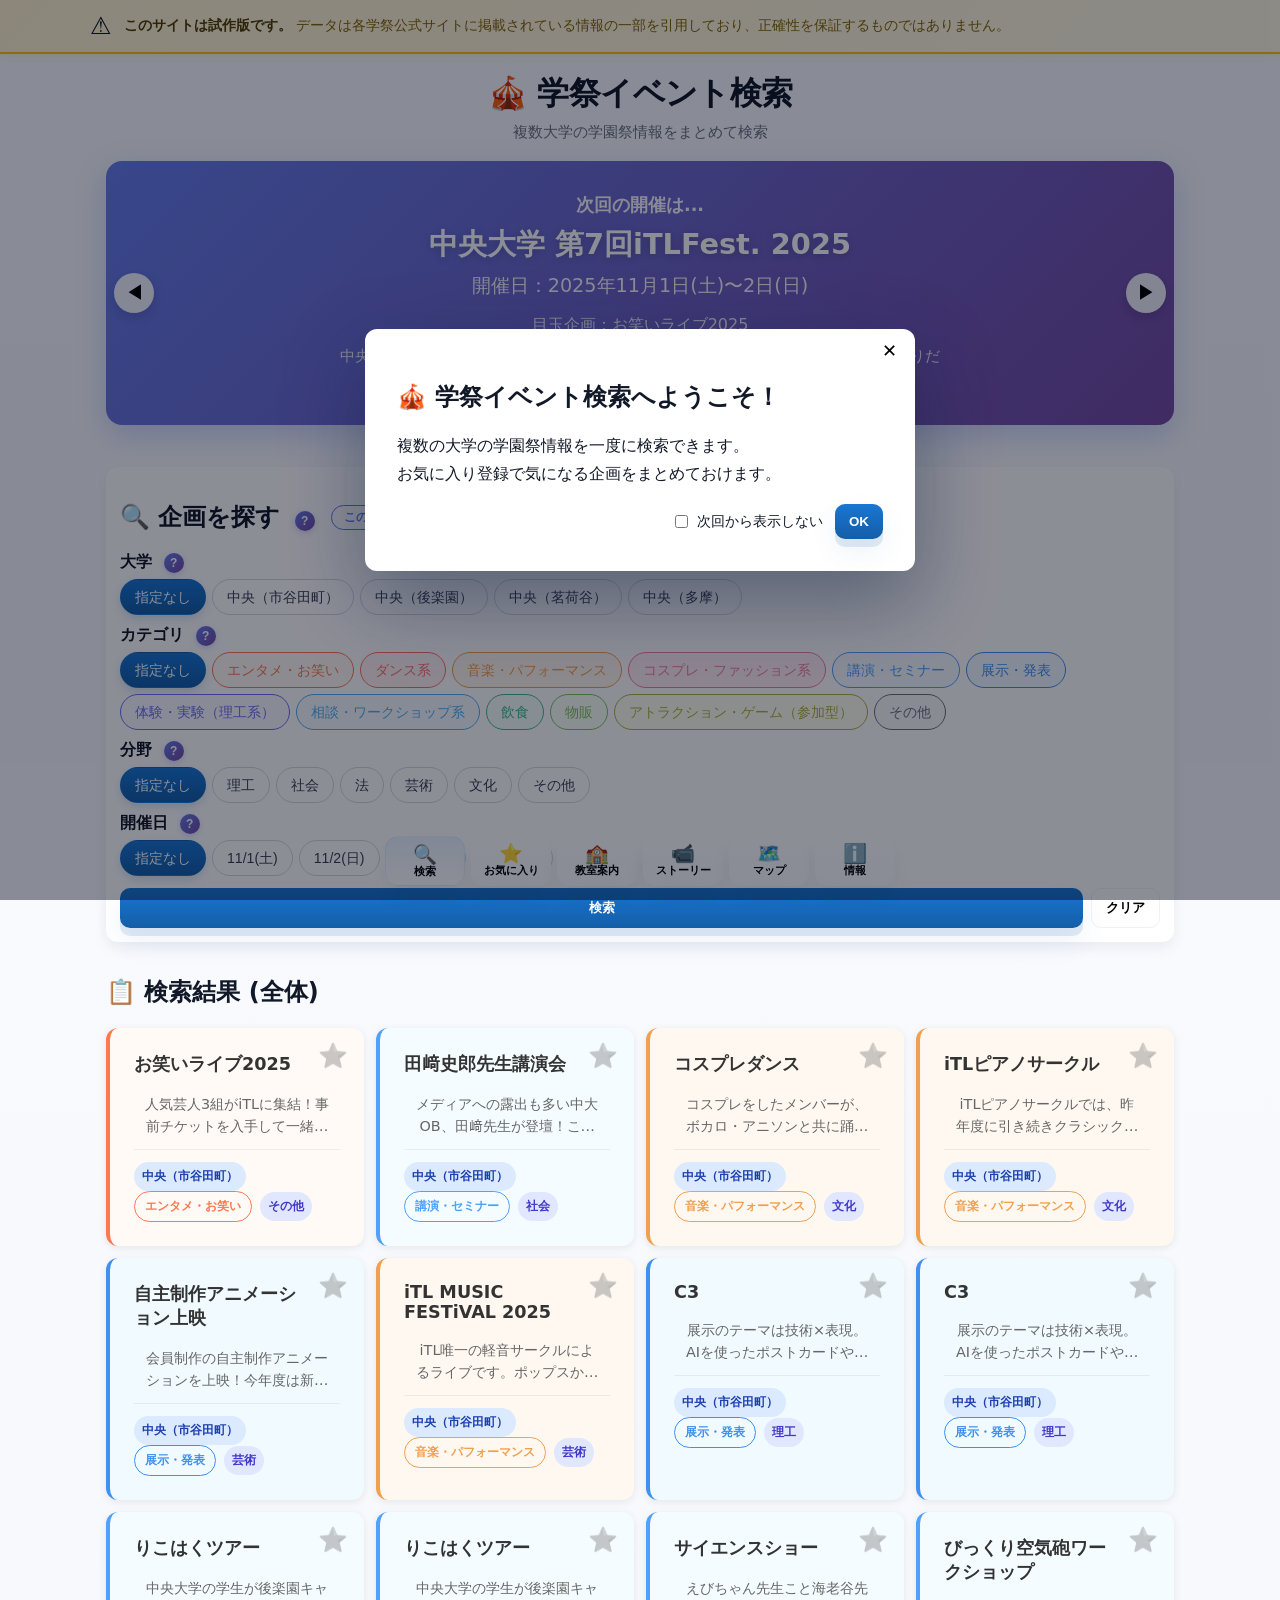
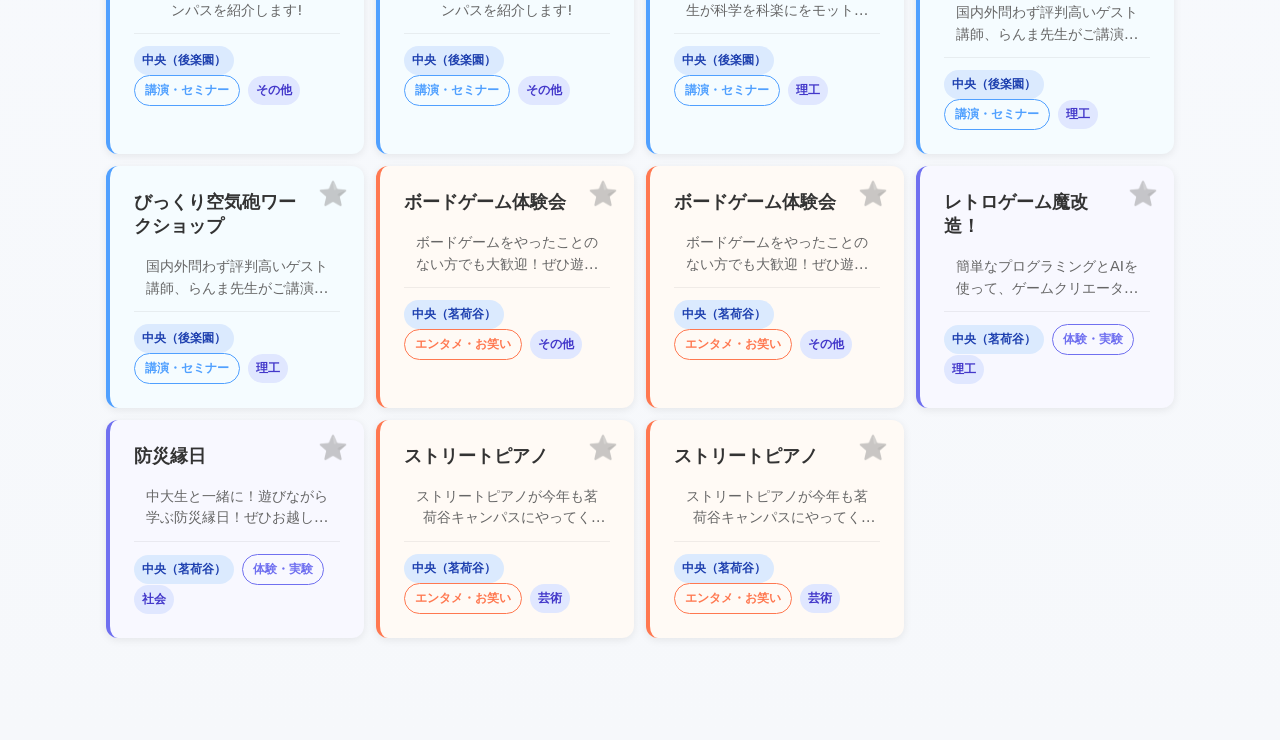
==== index.html @ b5467d8e "Add help button to search area in index.html" ====
<!DOCTYPE html>
<html lang="ja">
<head>
  <meta charset="utf-8" />
  <meta name="viewport" content="width=device-width,initial-scale=1" />
  <title>学祭イベント検索</title>
  <link rel="stylesheet" href="styles.css" />
</head>
<body>

  <div class="notice-banner">
    <div class="notice-content">
      <span class="notice-icon">⚠️</span>
      <p class="notice-text">
        <strong>このサイトは試作版です。</strong>
        データは各学祭公式サイトに掲載されている情報の一部を引用しており、正確性を保証するものではありません。
      </p>
    </div>
  </div>

  <header class="site-header">
    <h1>🎪 学祭イベント検索</h1>
    <p class="subtitle">複数大学の学園祭情報をまとめて検索</p>
  </header>

  <section id="festival-slider-section" class="festival-slider">
    <div class="slider-container">
      <button class="slider-btn prev" id="sliderPrev" aria-label="前へ">◀</button>
      <div class="slider-content festival-slider-card" id="sliderContent">
        <h3 class="slider-title">次回の開催は...</h3>
        <p class="slider-festival-name" id="sliderFestivalName">読み込み中...</p>
        <p class="slider-dates" id="sliderDates"></p>
        <p class="slider-highlight" id="sliderHighlight"></p>
        <p class="slider-message" id="sliderMessage"></p>
      </div>
      <button class="slider-btn next" id="sliderNext" aria-label="次へ">▶</button>
    </div>
    <div class="slider-dots" id="sliderDots"></div>
  </section>

  <div class="container">

    <section id="search-area" class="card">
      <h2>🔍 企画を探す
        <button class="info-btn search-help-btn" id="searchHelpBtn" aria-label="検索の説明">?</button>
        <button class="page-help-btn" data-page="search" aria-label="このページについて">このページについて</button>
      </h2>

      <div class="filter-group">
        <label class="filter-title">大学
          <button class="info-btn" data-type="university" aria-label="大学の説明">?</button>
        </label>
        <div class="chip-group" data-field="university">
          <!-- JSで生成 -->
        </div>
      </div>

      <div class="filter-group">
        <label class="filter-title">カテゴリ
          <button class="info-btn" data-type="category" aria-label="カテゴリの説明">?</button>
        </label>
        <div class="chip-group" data-field="category">
          <!-- JSで生成 -->
        </div>
      </div>

      <div class="filter-group">
        <label class="filter-title">分野
          <button class="info-btn" data-type="field" aria-label="分野の説明">?</button>
        </label>
        <div class="chip-group" data-field="field">
          <!-- JSで生成 -->
        </div>
      </div>

      <div class="filter-group">
        <label class="filter-title">開催日
          <button class="info-btn" data-type="date" aria-label="開催日の説明">?</button>
        </label>
        <div class="chip-group" data-field="date">
          <!-- JSで生成 -->
        </div>
      </div>

      <div style="display:flex;gap:8px;margin-top:12px;">
        <button id="searchBtn" class="btn primary-3d" style="flex:1;">検索</button>
        <button id="clearBtn" class="btn ghost">クリア</button>
      </div>
    </section>

    <section id="results-area">
      <h2 id="results-title">📋 検索結果 <span id="filter-status" class="filter-status">(全体)</span></h2>
      <div id="results" class="results-grid"></div>
      <div id="no-results" class="muted" hidden>該当する企画が見つかりませんでした。</div>
    </section>

    <section id="favorites-area" class="card hidden">
      <h2>⭐ お気に入り <button class="page-help-btn" data-page="favorites" aria-label="このページについて">このページについて</button></h2>
      <div id="favorites-table-wrap">
        <table class="fav-table">
          <thead>
            <tr>
              <th>日付</th>
              <th>時間</th>
              <th>企画名</th>
              <th></th>
            </tr>
          </thead>
          <tbody id="favorites-table-body">
            <tr><td colspan="4" class="muted" style="padding:16px;text-align:center;">お気に入りはまだありません。</td></tr>
          </tbody>
        </table>
      </div>
      <hr style="margin:1.5rem 0;">
      <h3>🕘 履歴</h3>
      <div id="fav-history"></div>
    </section>

    <section id="room-guide-area" class="card hidden">
      <h2>🏫 教室案内 <button class="page-help-btn" data-page="room-guide" aria-label="このページについて">このページについて</button></h2>
      <div class="room-guide-form">
        <div class="room-guide-fixed">
          <span class="room-guide-label">出発地</span>
          <div class="room-guide-origin">📍 キャンパス入口（正門）</div>
        </div>
        <div class="room-guide-arrow">↓</div>
        <div class="room-guide-selects">
          <span class="room-guide-label">到着地</span>
          <select id="room-campus" class="options" style="margin-bottom:8px;">
            <option value="">キャンパスを選択</option>
          </select>
          <select id="room-building" class="options" style="margin-bottom:8px;" disabled>
            <option value="">建物を選択</option>
          </select>
          <select id="room-room" class="options" disabled>
            <option value="">教室を選択</option>
          </select>
        </div>
        <button id="room-guide-btn" class="btn primary-3d" style="margin-top:12px;width:100%;">案内を見る</button>
      </div>
      <div id="room-guide-result" class="hidden" style="margin-top:20px;">
        <div class="room-result-card">
          <div class="room-result-title" id="room-result-title"></div>
          <div class="room-result-desc" id="room-result-desc"></div>
          <div class="room-map-placeholder" id="room-map-placeholder">
            <p>🗺️ フロアマップ</p>
            <p style="font-size:0.85em;color:#9ca3af;">準備中</p>
          </div>
        </div>
      </div>
    </section>

    <section id="story-area" class="card hidden">
      <h2>📹 ストーリー <button class="page-help-btn" data-page="story" aria-label="このページについて">このページについて</button></h2>
      <div id="story-list" class="story-grid"></div>
      <div id="story-empty" style="text-align:center;padding:40px 20px;color:#9ca3af;">
        <p style="font-size:1.4em;">🎬</p>
        <p>動画を準備中です</p>
        <p style="font-size:0.85em;margin-top:4px;">近日公開予定</p>
      </div>
    </section>

    <section id="map-area" class="card hidden">
      <h2>🗺️ キャンパスマップ <button class="page-help-btn" data-page="map" aria-label="このページについて">このページについて</button></h2>
      <div style="text-align:center;padding:60px 20px;background:#f9fafb;border-radius:8px;color:#6b7280;">
        <p style="font-size:1.2em;margin-bottom:8px;">🗺️</p>
        <p>マップ機能は準備中です</p>
        <p style="font-size:0.9em;margin-top:8px;">近日公開予定</p>
      </div>
    </section>

    <section id="info-area" class="card hidden">
      <h2>ℹ️ 情報 <button class="page-help-btn" data-page="info" aria-label="このページについて">このページについて</button></h2>
      <div class="info-section">
        <h3>🔗 協力大学 学祭公式サイト</h3>
        <div id="links-list" class="links-list"></div>
      </div>
      <hr style="margin:2rem 0;">
      <div class="info-section">
        <h3>📧 お問い合わせ</h3>
        <div id="contact-info" class="contact-info"></div>
      </div>
      <hr style="margin:2rem 0;">
      <div class="info-section">
        <h3>📋 更新履歴</h3>
        <div id="changelog-area"></div>
      </div>
    </section>

  <!-- 更新履歴 全件モーダル -->
  <div id="changelogModal" class="modal hidden">
    <div class="modal-content" style="max-width:560px;">
      <button class="modal-close" id="changelogClose">✕</button>
      <h3 style="margin:0 0 1rem;color:#667eea;">📋 更新履歴 全件</h3>
      <div id="changelog-all"></div>
      <div class="modal-actions">
        <button id="changelogOk" class="btn primary-3d">閉じる</button>
      </div>
    </div>
  </div>

  <!-- ページ説明モーダル -->
  <div id="pageHelpModal" class="modal hidden">
    <div class="modal-content" style="max-width:520px;">
      <button class="modal-close" id="pageHelpClose">✕</button>
      <h3 id="pageHelpTitle" style="margin:0 0 1rem;color:#667eea;"></h3>
      <div id="pageHelpText" style="line-height:1.8;color:#4a5568;font-size:0.95rem;"></div>
      <div class="modal-actions">
        <button id="pageHelpOk" class="btn primary-3d">閉じる</button>
      </div>
    </div>
  </div>

  </div><!-- /.container -->

  <!-- ボトムナビ（PC・タブレット） -->
  <nav class="bottom-nav" id="bottom-nav">
    <button class="nav-btn active" data-view="search">
      <span class="nav-icon">🔍</span>
      <span class="nav-label">検索</span>
    </button>
    <button class="nav-btn" data-view="favorites">
      <span class="nav-icon">⭐</span>
      <span class="nav-label">お気に入り</span>
    </button>
    <button class="nav-btn" data-view="room-guide">
      <span class="nav-icon">🏫</span>
      <span class="nav-label">教室案内</span>
    </button>
    <button class="nav-btn" data-view="story">
      <span class="nav-icon">📹</span>
      <span class="nav-label">ストーリー</span>
    </button>
    <button class="nav-btn" data-view="map">
      <span class="nav-icon">🗺️</span>
      <span class="nav-label">マップ</span>
    </button>
    <button class="nav-btn" data-view="info">
      <span class="nav-icon">ℹ️</span>
      <span class="nav-label">情報</span>
    </button>
  </nav>

  <!-- ハンバーガーボタン（スマホのみ表示） -->
  <button class="hamburger-toggle" id="hamburger-toggle" aria-label="メニューを開く">
    <span></span><span></span><span></span>
  </button>

  <!-- オーバーレイ -->
  <div class="hamburger-overlay" id="hamburger-overlay"></div>

  <!-- スライドアップメニュー -->
  <div class="hamburger-menu" id="hamburger-menu">
    <div class="hamburger-menu-inner">
      <button class="nav-btn active" data-view="search">
        <span class="nav-icon">🔍</span>
        <span class="nav-label">検索</span>
      </button>
      <button class="nav-btn" data-view="favorites">
        <span class="nav-icon">⭐</span>
        <span class="nav-label">お気に入り</span>
      </button>
      <button class="nav-btn" data-view="room-guide">
        <span class="nav-icon">🏫</span>
        <span class="nav-label">教室案内</span>
      </button>
      <button class="nav-btn" data-view="story">
        <span class="nav-icon">📹</span>
        <span class="nav-label">ストーリー</span>
      </button>
      <button class="nav-btn" data-view="map">
        <span class="nav-icon">🗺️</span>
        <span class="nav-label">マップ</span>
      </button>
      <button class="nav-btn" data-view="info">
        <span class="nav-icon">ℹ️</span>
        <span class="nav-label">情報</span>
      </button>
    </div>
  </div>

  <!-- モーダル群 -->
  <div id="introModal" class="modal hidden">
    <div class="modal-content">
      <button id="introClose" class="modal-close">✕</button>
      <h2>🎪 学祭イベント検索へようこそ！</h2>
      <p>複数の大学の学園祭情報を一度に検索できます。<br>お気に入り登録で気になる企画をまとめておけます。</p>
      <div class="modal-actions">
        <label style="display:flex;align-items:center;gap:6px;font-size:0.9rem;">
          <input type="checkbox" id="dontShow"><span>次回から表示しない</span>
        </label>
        <button id="introOk" class="btn primary-3d">OK</button>
      </div>
    </div>
  </div>

  <div id="descModal" class="modal hidden">
    <div class="modal-content">
      <button id="descClose" class="modal-close">✕</button>
      <h3 id="descTitle"></h3>
      <p id="descText"></p>
      <div class="modal-actions">
        <button id="descOk" class="btn primary-3d">閉じる</button>
      </div>
    </div>
  </div>

  <script src="script.js"></script>
</body>
</html>
---- styles.css ----
/* ダークモード無効化 */
:root { color-scheme: only light; }

:root{--bg:#f6f8fb;--card:#ffffff;--accent:#1976d2;--accent-dark:#145ea8;--muted:#6b7280;--radius:12px;--shadow-1:0 6px 14px rgba(16,24,40,0.06);}
*{box-sizing:border-box;}
body{margin:0;font-family:system-ui,-apple-system,"Segoe UI Emoji","Apple Color Emoji","Noto Color Emoji","Noto Sans JP","Hiragino Kaku Gothic ProN","Yu Gothic",Roboto,sans-serif;background:linear-gradient(180deg,#f9fbff 0%,var(--bg) 100%);color:#111827;-webkit-font-smoothing:antialiased;padding-bottom:calc(env(safe-area-inset-bottom) + 90px);}

/* ヘッダー */
.site-header{padding:18px 16px;text-align:center;}
.site-header h1{margin:0;font-size:2rem;font-weight:800;letter-spacing:-0.02em;}
.subtitle{margin:6px 0 0;color:var(--muted);font-size:0.95rem;}

.container{max-width:1100px;margin:12px auto;padding:0 16px;display:grid;grid-template-columns:1fr;gap:14px;}
.card{background:var(--card);border-radius:var(--radius);box-shadow:var(--shadow-1);padding:14px;}
.filter-group{margin:10px 0;}
.filter-title{display:block;font-weight:600;margin-bottom:6px;}

/* Choice Chips */
.chip-group{display:flex;flex-wrap:wrap;gap:6px;margin-top:4px;}
.chip-btn{
  border:1.5px solid #d0d7e1;
  padding:6px 14px;
  border-radius:999px;
  cursor:pointer;
  background:#fff;
  font-size:0.88rem;
  font-weight:500;
  color:#374151;
  transition:all .15s ease;
  line-height:1.4;
  white-space:nowrap;
  /* タップ領域を確保 */
  min-height:36px;
  touch-action:manipulation;
}
.chip-btn:hover{border-color:#1976d2;color:#1976d2;background:#eff6ff;}
.chip-btn.active{
  background:linear-gradient(180deg,var(--accent),var(--accent-dark));
  color:#fff;
  border-color:transparent;
  box-shadow:0 4px 10px rgba(20,94,168,0.18);
}
.chip-btn.chip-colored{
  background:var(--chip-bg,#f3f4f6);
  border-color:var(--chip-border,#d0d7e1);
  color:var(--chip-color,#374151);
}
.chip-btn.chip-colored.active{
  background:var(--chip-border,var(--accent));
  color:#fff;
  border-color:transparent;
}

/* カード内タグ */
.category-tag{display:inline-block;padding:2px 10px;border-radius:999px;font-size:0.78rem;font-weight:600;margin-right:4px;}
.university-tag{display:inline-block;background:#dbeafe;color:#1e40af;padding:2px 8px;border-radius:999px;font-size:0.78rem;font-weight:600;margin-right:4px;}
.field-tag{display:inline-block;background:#e0e7ff;color:#4338ca;padding:2px 8px;border-radius:999px;font-size:0.78rem;font-weight:600;margin-right:4px;}

.btn{border-radius:10px;padding:10px 14px;font-weight:600;border:1px solid rgba(16,24,40,0.06);background:#fff;cursor:pointer;touch-action:manipulation;}
.btn.ghost{background:transparent;}
.btn.primary-3d{background:linear-gradient(180deg,var(--accent),var(--accent-dark));color:#fff;box-shadow:0 8px 0 rgba(20,94,168,0.12),0 12px 28px rgba(20,94,168,0.08);border:none;transition:transform .08s cubic-bezier(.2,.9,.3,1),box-shadow .08s;}
.btn.primary-3d:active{transform:translateY(3px);box-shadow:0 4px 0 rgba(20,94,168,0.08);}

.results-grid{display:grid;gap:12px;grid-template-columns:repeat(auto-fill,minmax(220px,1fr));margin-top:12px;}
.result-card{position:relative;background:white;border-radius:12px;padding:1.5rem;box-shadow:0 2px 8px rgba(0,0,0,0.08);cursor:pointer;transition:transform 0.2s,box-shadow 0.2s;border-left:4px solid #e5e7eb;}
.result-card:hover{box-shadow:0 4px 16px rgba(0,0,0,0.12);transform:translateY(-2px);}
.result-card h4{margin:0 2.5rem 0.5rem 0;font-size:1.1rem;color:#333;}
.result-card .muted{color:#666;font-size:0.9rem;margin:0.5rem 0;line-height:1.5;}
.result-card .card-meta{margin-top:1rem;padding-top:0.75rem;border-top:1px solid rgba(0,0,0,0.06);font-size:0.85rem;color:#888;line-height:2;}
.fav-btn{position:absolute;top:0.75rem;right:0.75rem;background:transparent;border:none;font-size:1.5rem;cursor:pointer;padding:0.25rem;line-height:1;transition:all 0.2s ease;filter:grayscale(100%) brightness(0.7);opacity:0.5;touch-action:manipulation;}
.fav-btn:hover{transform:scale(1.2);filter:grayscale(100%) brightness(0.9);opacity:0.8;}
.fav-btn.active{filter:grayscale(0%) brightness(1.1);opacity:1;animation:favPulse 0.3s ease;}
@keyframes favPulse{0%,100%{transform:scale(1);}50%{transform:scale(1.3);}}

/* ============================
   ボトムナビ（PC・タブレット: 601px以上）
============================ */
.bottom-nav{
  position:fixed;bottom:calc(env(safe-area-inset-bottom) + 14px);
  left:0;width:100%;
  display:flex;justify-content:center;gap:6px;
  z-index:80;padding:0 8px;
}
.nav-btn{
  border:none;
  background:linear-gradient(180deg,#fff,#f8fbff);
  padding:8px 10px;border-radius:14px;
  box-shadow:0 10px 20px rgba(9,30,66,0.06);
  cursor:pointer;display:flex;flex-direction:column;
  align-items:center;gap:2px;font-weight:700;
  min-width:0;flex:1;max-width:80px;
  touch-action:manipulation;
}
.nav-btn .nav-icon{font-size:1.2rem;line-height:1;}
.nav-btn .nav-label{font-size:0.68rem;line-height:1;white-space:nowrap;}
.nav-btn.active{background:linear-gradient(180deg,#eaf4ff,var(--card));border:1px solid rgba(25,118,210,0.08);}

/* ============================
   ハンバーガー（スマホ: 600px以下）
============================ */
.hamburger-toggle{
  display:none; /* JSでなくCSSで制御 */
  position:fixed;
  bottom:calc(env(safe-area-inset-bottom) + 16px);
  right:16px;
  z-index:100;
  width:52px;height:52px;
  border-radius:50%;
  background:linear-gradient(180deg,var(--accent),var(--accent-dark));
  border:none;
  cursor:pointer;
  box-shadow:0 4px 16px rgba(20,94,168,0.35);
  flex-direction:column;
  align-items:center;
  justify-content:center;
  gap:5px;
  padding:0;
  touch-action:manipulation;
}
.hamburger-toggle span{
  display:block;width:22px;height:2.5px;
  background:#fff;border-radius:2px;
}

/* オーバーレイ: pointer-eventsのみで制御（display切り替えなし） */
.hamburger-overlay{
  position:fixed;inset:0;
  background:rgba(0,0,0,0.4);
  z-index:85;
  opacity:0;
  pointer-events:none;
  transition:opacity .25s;
}
.hamburger-overlay.open{opacity:1;pointer-events:auto;}

/* スライドアップメニュー */
.hamburger-menu{
  display:none;
  position:fixed;
  bottom:0;left:0;right:0;
  z-index:90;
  background:#fff;
  border-radius:20px 20px 0 0;
  box-shadow:0 -8px 32px rgba(9,30,66,0.15);
  padding:8px 12px calc(env(safe-area-inset-bottom) + 12px);
  transform:translateY(100%);
  transition:transform .3s cubic-bezier(.2,.9,.3,1);
  /* コンテンツのタッチを妨げないようにpointer-eventsを閉じているとき無効化 */
  pointer-events:none;
}
.hamburger-menu.open{transform:translateY(0);pointer-events:auto;}
.hamburger-menu-inner{display:grid;grid-template-columns:repeat(3,1fr);gap:8px;}
.hamburger-menu .nav-btn{max-width:none;padding:12px 8px;border-radius:12px;background:linear-gradient(180deg,#f9fbff,#fff);box-shadow:0 2px 8px rgba(9,30,66,0.06);}
.hamburger-menu .nav-btn .nav-icon{font-size:1.4rem;}
.hamburger-menu .nav-btn .nav-label{font-size:0.72rem;}

/* スマホ: ハンバーガー表示、ボトムナビ非表示 */
@media(max-width:600px){
  .bottom-nav{display:none !important;}
  .hamburger-toggle{display:flex;}
  .hamburger-menu{display:block;}
  body{padding-bottom:calc(env(safe-area-inset-bottom) + 20px);}
}

/* 履歴 */
.history-list{display:flex;flex-direction:column;gap:8px;margin-top:6px;}
.history-item{display:flex;gap:8px;align-items:center;justify-content:space-between;padding:8px;border-radius:8px;background:#fff;border:1px solid rgba(9,30,66,0.03);}

/* お気に入りテーブル */
.fav-table-wrap{overflow-x:auto;border-radius:10px;border:1px solid #e5e7eb;margin-bottom:8px;}
.fav-table{width:100%;border-collapse:collapse;font-size:0.9rem;}
.fav-table thead tr{background:#f3f4f6;}
.fav-table th{padding:10px 12px;text-align:left;font-weight:600;color:#374151;border-bottom:2px solid #e5e7eb;white-space:nowrap;}
.fav-table tbody tr{border-bottom:1px solid #f3f4f6;transition:background 0.15s;}
.fav-table tbody tr:last-child{border-bottom:none;}
.fav-table tbody tr:hover{background:#f9fafb;}
.fav-table-date{padding:10px 12px;white-space:nowrap;color:var(--muted);font-size:0.85rem;min-width:80px;}
.fav-table-time{padding:10px 8px;white-space:nowrap;color:#374151;font-size:0.85rem;min-width:60px;}
.fav-table-name{padding:10px 8px;width:100%;}
.fav-table-link{color:var(--accent);text-decoration:none;font-weight:600;display:block;line-height:1.4;}
.fav-table-link:hover{text-decoration:underline;}
.fav-table-uni{font-size:0.8rem;color:var(--muted);margin-top:2px;}
.fav-table .fav-btn{position:static;font-size:1.2rem;}

/* モーダル */
.modal{position:fixed;inset:0;display:flex;align-items:center;justify-content:center;background:rgba(2,6,23,0.45);z-index:200;overflow:hidden;}
.modal-content{width:90%;max-width:520px;max-height:80vh;overflow-y:auto;background:var(--card);border-radius:12px;padding:1.6rem 1.4rem;box-shadow:0 30px 80px rgba(9,30,66,0.4);position:relative;}
.modal-content p{line-height:1.75;font-size:0.95rem;}
.modal-close{position:absolute;right:12px;top:10px;border:none;background:transparent;font-size:18px;cursor:pointer;}
.modal-actions{display:flex;gap:12px;align-items:center;justify-content:flex-end;margin-top:12px;}

.hidden{display:none !important;}
.muted{color:var(--muted);text-align:center;padding:10px;}

/* 告知バー */
.notice-banner{background:linear-gradient(135deg,#fff3cd 0%,#fff8e1 100%);border-bottom:2px solid #ffc107;padding:12px 16px;box-shadow:0 2px 8px rgba(255,193,7,0.15);}
.notice-content{max-width:1100px;margin:0 auto;display:flex;align-items:center;gap:12px;}
.notice-icon{font-size:1.5rem;flex-shrink:0;}
.notice-text{margin:0;font-size:0.9rem;line-height:1.5;color:#856404;}
.notice-text strong{color:#533f03;font-weight:700;}

/* スライダー */
.festival-slider{max-width:1100px;margin:0 auto 1rem;padding:0 16px;}
.slider-container{position:relative;background:linear-gradient(135deg,#667eea 0%,#764ba2 100%);border-radius:16px;padding:2rem 3rem;box-shadow:0 10px 30px rgba(102,126,234,0.3);color:white;min-height:200px;display:flex;align-items:center;gap:1rem;}
.slider-btn{position:absolute;top:50%;transform:translateY(-50%);background:rgba(255,255,255,0.9);border:none;width:40px;height:40px;border-radius:50%;font-size:1.2rem;cursor:pointer;transition:all 0.2s ease;box-shadow:0 4px 12px rgba(0,0,0,0.15);z-index:10;touch-action:manipulation;}
.slider-btn:hover{background:white;transform:translateY(-50%) scale(1.1);}
.slider-btn.prev{left:0.5rem;}.slider-btn.next{right:0.5rem;}
.slider-content{flex:1;text-align:center;animation:fadeIn 0.5s ease;}
@keyframes fadeIn{from{opacity:0;transform:translateY(10px);}to{opacity:1;transform:translateY(0);}}
.slider-title{font-size:1.1rem;margin:0 0 0.5rem;opacity:0.95;font-weight:600;}
.slider-festival-name{font-size:1.8rem;font-weight:700;margin:0 0 0.5rem;text-shadow:0 2px 8px rgba(0,0,0,0.2);}
.slider-dates{font-size:1.2rem;margin:0 0 1rem;opacity:0.95;}
.slider-highlight{font-size:1rem;margin:0 0 0.5rem;opacity:0.9;}
.slider-message{font-size:0.95rem;line-height:1.6;margin:0 auto;opacity:0.9;max-width:600px;}
.slider-dots{display:flex;justify-content:center;gap:8px;margin-top:1rem;}
.slider-dot{width:10px;height:10px;border-radius:50%;background:rgba(102,126,234,0.3);border:none;cursor:pointer;transition:all 0.3s ease;padding:0;}
.slider-dot.active{background:#667eea;transform:scale(1.3);}
.festival-slider-card{cursor:pointer;transition:transform 0.2s;}
.festival-slider-card:hover{transform:scale(1.02);}

/* 情報ボタン */
.info-btn{display:inline-flex;align-items:center;justify-content:center;width:20px;height:20px;border-radius:50%;background:linear-gradient(135deg,#667eea,#764ba2);color:white;border:none;font-size:0.75rem;font-weight:bold;cursor:pointer;margin-left:6px;transition:all 0.2s ease;box-shadow:0 2px 6px rgba(102,126,234,0.3);touch-action:manipulation;}
.info-btn:hover{transform:scale(1.2);box-shadow:0 4px 12px rgba(102,126,234,0.5);}
#descModal .modal-content{max-width:500px;}
#descTitle{color:#667eea;margin:0 0 1rem;font-size:1.3rem;}
#descText{line-height:1.8;color:#4a5568;}

/* リンク・問い合わせ */
.info-section{margin-bottom:2rem;}
.info-section h3{margin:0 0 1rem;color:#2d3748;font-size:1.2rem;border-bottom:2px solid #667eea;padding-bottom:0.5rem;}
.links-list{display:grid;gap:1rem;grid-template-columns:repeat(auto-fill,minmax(280px,1fr));}
.link-card{background:linear-gradient(135deg,#f7fafc 0%,#edf2f7 100%);border-radius:12px;padding:1rem;border:1px solid rgba(102,126,234,0.1);transition:all 0.3s ease;}
.link-card:hover{transform:translateY(-4px);box-shadow:0 8px 20px rgba(102,126,234,0.15);border-color:rgba(102,126,234,0.3);}
.link-card-title{font-weight:700;color:#2d3748;margin:0 0 0.25rem;font-size:1rem;}
.link-card-campus{font-size:0.85rem;color:#718096;margin:0 0 0.5rem;}
.link-card-festival{font-size:0.9rem;color:#4a5568;margin:0 0 0.75rem;}
.link-card-url{display:block;color:#667eea;text-decoration:none;font-size:0.9rem;margin-bottom:0.5rem;word-break:break-all;transition:color 0.2s ease;}
.link-card-url:hover{color:#764ba2;text-decoration:underline;}
.link-card-sns{display:flex;gap:1rem;margin-top:0.75rem;padding-top:0.75rem;border-top:1px solid rgba(0,0,0,0.05);}
.sns-link{color:#4a5568;text-decoration:none;font-size:0.85rem;transition:color 0.2s ease;}
.sns-link:hover{color:#667eea;}
.contact-info{background:linear-gradient(135deg,#f7fafc 0%,#edf2f7 100%);border-radius:12px;padding:1.5rem;border:1px solid rgba(102,126,234,0.1);}
.contact-message{color:#4a5568;line-height:1.7;margin:0 0 1.5rem;}
.contact-item{display:flex;align-items:center;gap:1rem;margin-bottom:1rem;padding:0.75rem;background:white;border-radius:8px;}
.contact-label{font-weight:700;color:#2d3748;min-width:120px;}
.contact-value{color:#667eea;word-break:break-all;}
.contact-link{color:#667eea;text-decoration:none;transition:color 0.2s ease;}
.contact-link:hover{color:#764ba2;text-decoration:underline;}

.event-summary{display:-webkit-box;-webkit-line-clamp:2;-webkit-box-orient:vertical;overflow:hidden;text-overflow:ellipsis;line-height:1.7em;max-height:3.4em;min-height:3.4em;}

/* 教室案内 */
select.options{width:100%;padding:10px;border-radius:10px;border:1px solid #d0d7e1;background:#fff;font-size:0.95rem;appearance:none;}

/* ページ説明ボタン */
.page-help-btn{display:inline-flex;align-items:center;background:transparent;border:1.5px solid #667eea;color:#667eea;border-radius:999px;padding:3px 12px;font-size:0.78rem;font-weight:600;cursor:pointer;margin-left:8px;transition:all .15s ease;vertical-align:middle;}
.page-help-btn:hover{background:#667eea;color:#fff;}

/* キャンパス情報ボタン */
.campus-info-btn{display:inline-block;margin-top:10px;background:transparent;border:1.5px solid #667eea;color:#667eea;border-radius:8px;padding:6px 14px;font-size:0.85rem;font-weight:600;cursor:pointer;transition:all .15s ease;width:100%;}
.campus-info-btn:hover{background:#667eea;color:#fff;}

/* キャンパス情報モーダル内グリッド */
.campus-info-grid{display:grid;grid-template-columns:1fr;gap:8px;margin-bottom:16px;}
.campus-info-item{display:flex;flex-direction:column;gap:3px;background:#f7fafc;border-radius:8px;padding:10px 12px;}
.campus-info-item--full{grid-column:1/-1;}
.campus-info-label{font-weight:700;color:#4a5568;font-size:0.82rem;}

/* 更新履歴 */
.changelog-version-badge{display:flex;align-items:center;gap:10px;margin-bottom:12px;}
.changelog-version-num{background:linear-gradient(135deg,#667eea,#764ba2);color:#fff;font-weight:700;font-size:0.95rem;padding:4px 12px;border-radius:999px;}
.changelog-version-date{color:var(--muted);font-size:0.88rem;}
.changelog-list{margin:0 0 12px;padding-left:1.4em;list-style:none;}
.changelog-item{position:relative;padding:4px 0;font-size:0.9rem;color:#374151;line-height:1.6;}
.changelog-item::before{content:"・";position:absolute;left:-1.2em;color:#667eea;}
.changelog-more-btn{background:transparent;border:1.5px solid #667eea;color:#667eea;border-radius:999px;padding:6px 20px;font-size:0.88rem;font-weight:600;cursor:pointer;transition:all .15s ease;}
.changelog-more-btn:hover{background:#667eea;color:#fff;}
.changelog-entry{margin-bottom:1.2rem;padding-bottom:1.2rem;border-bottom:1px solid #f0f0f0;}
.changelog-entry:last-child{border-bottom:none;margin-bottom:0;}
.changelog-entry-header{display:flex;align-items:center;gap:10px;margin-bottom:8px;}
.room-result-card{background:#f9fafb;border:1px solid #e5e7eb;border-radius:12px;padding:16px;}
.room-result-title{font-weight:700;color:#1e3a8a;margin-bottom:8px;font-size:1rem;}
.room-result-desc{color:#374151;line-height:1.7;margin-bottom:12px;}
.room-map-placeholder{background:#f3f4f6;border-radius:8px;padding:20px;text-align:center;color:#9ca3af;}
.room-guide-form{display:flex;flex-direction:column;gap:8px;}
.room-guide-fixed{background:#eaf4ff;border-radius:8px;padding:10px 14px;font-size:0.9rem;color:#1e40af;}
.room-guide-label{font-weight:600;font-size:0.85rem;color:var(--muted);display:block;margin-bottom:4px;}
.room-guide-origin{font-weight:600;color:#1e40af;}
.room-guide-arrow{text-align:center;font-size:1.2rem;color:var(--muted);}
.room-guide-selects{display:flex;flex-direction:column;gap:8px;}

/* ストーリー */
.story-grid{display:grid;gap:16px;grid-template-columns:repeat(auto-fill,minmax(280px,1fr));margin-top:8px;}
.story-card{background:#f9fafb;border:1px solid #e5e7eb;border-radius:12px;padding:14px;display:flex;flex-direction:column;gap:8px;cursor:pointer;transition:transform 0.2s,box-shadow 0.2s;}
.story-card:hover{transform:translateY(-2px);box-shadow:0 4px 16px rgba(0,0,0,0.1);}
.story-title{font-weight:700;font-size:0.95rem;color:#111827;}
.story-desc{font-size:0.85rem;color:var(--muted);line-height:1.6;}
.story-thumb{width:100%;aspect-ratio:16/9;object-fit:cover;border-radius:8px;}
.story-thumb-placeholder{background:#e5e7eb;border-radius:8px;aspect-ratio:16/9;display:flex;align-items:center;justify-content:center;font-size:2rem;color:#9ca3af;}
.story-info{display:flex;flex-direction:column;gap:4px;}

/* レスポンシブ */
@media(max-width:720px){
  .results-grid{grid-template-columns:repeat(auto-fill,minmax(200px,1fr));}
  .container{padding:0 12px;}
  .slider-container{padding:1.5rem 2.5rem;min-height:180px;}
  .slider-festival-name{font-size:1.4rem;}
  .slider-dates{font-size:1rem;}
  .slider-message{font-size:0.85rem;}
  .links-list{grid-template-columns:1fr;}
  .slider-btn{width:36px;height:36px;font-size:1rem;}
  .story-grid{grid-template-columns:1fr;}
  .notice-banner{padding:10px 12px;}
  .notice-icon{font-size:1.2rem;}
  .notice-text{font-size:0.85rem;}
}
@media(max-width:480px){
  .site-header h1{font-size:1.6rem;}
  .slider-container{padding:1.5rem 2rem;min-height:160px;}
  .slider-title{font-size:0.95rem;}
  .slider-festival-name{font-size:1.2rem;}
  .slider-dates{font-size:0.9rem;}
  .slider-highlight{font-size:0.85rem;}
  .slider-message{font-size:0.8rem;}
  .contact-item{flex-direction:column;align-items:flex-start;gap:0.5rem;}
  .contact-label{min-width:auto;}
  .chip-btn{font-size:0.82rem;padding:5px 11px;}
}
@media(max-width:360px){.modal-content{padding:1.2rem 1rem;}.modal-content p{font-size:0.88rem;}}
@media(min-width:768px){.modal-content{max-width:550px;padding:2rem 2rem;}.modal-content p{font-size:1rem;}}
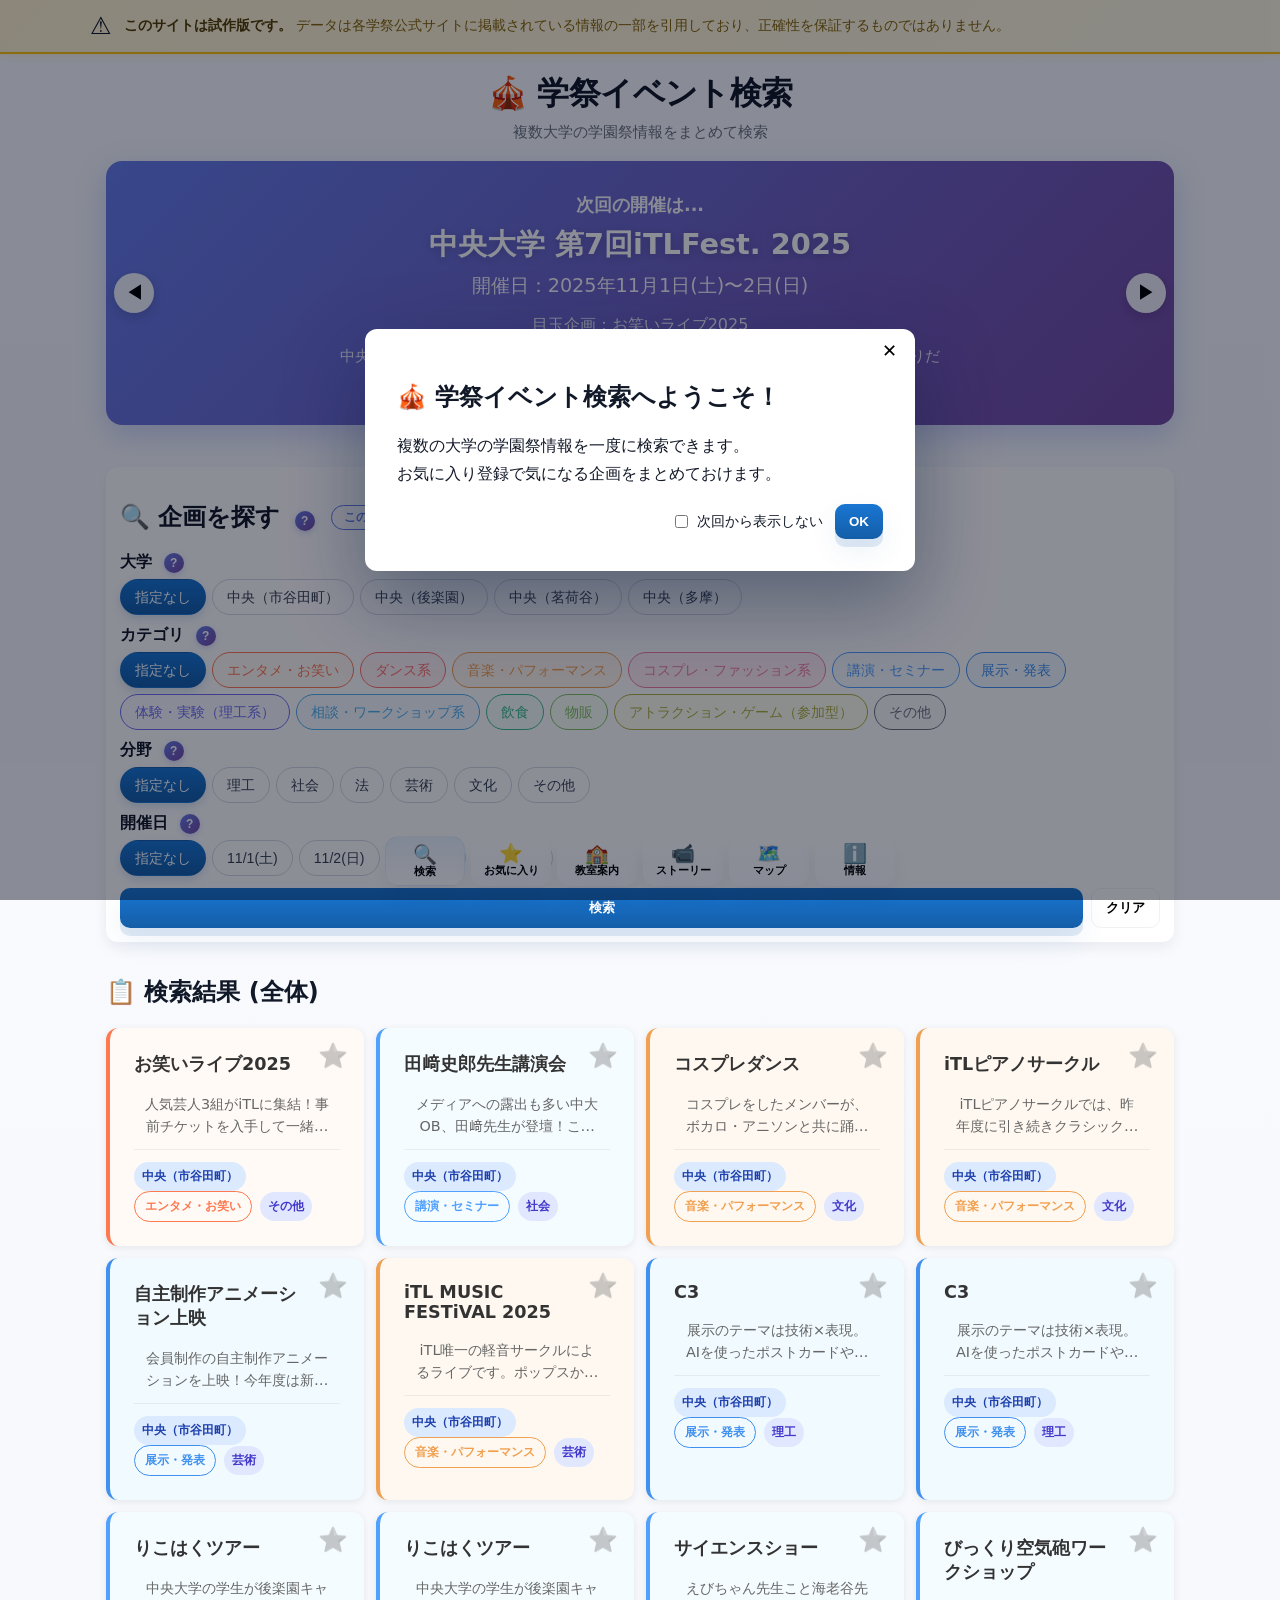
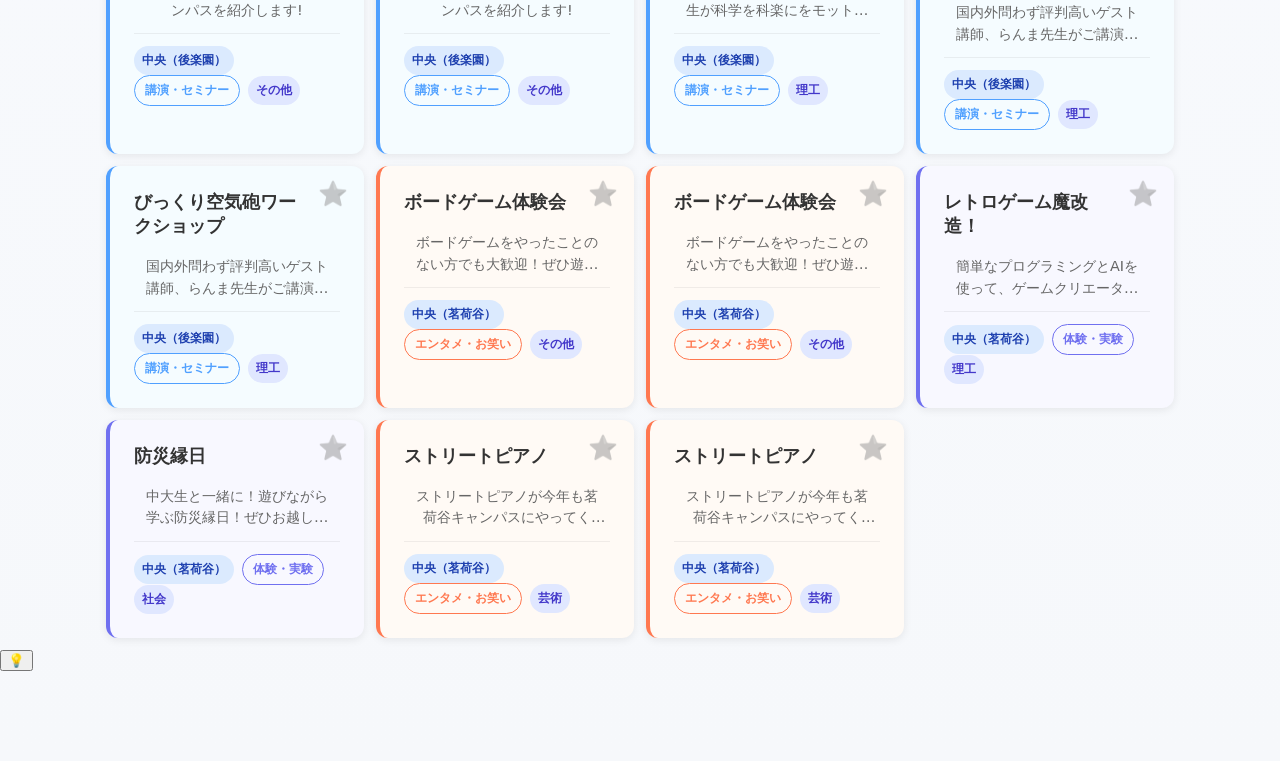
==== commit 9307bd83: "Update index.html" ====
--- a/index.html
+++ b/index.html
@@ -171,6 +171,14 @@
 
     <section id="info-area" class="card hidden">
       <h2>ℹ️ 情報 <button class="page-help-btn" data-page="info" aria-label="このページについて">このページについて</button></h2>
+      <!-- ダークモードトグル -->
+      <div class="darkmode-toggle-row">
+        <span class="darkmode-label">🌙 ダークモード</span>
+        <button class="darkmode-toggle" id="darkmodeToggle" aria-label="ダークモード切替">
+          <span class="darkmode-thumb"></span>
+        </button>
+      </div>
+      <hr style="margin:1rem 0 2rem;">
       <div class="info-section">
         <h3>🔗 協力大学 学祭公式サイト</h3>
         <div id="links-list" class="links-list"></div>
@@ -241,10 +249,28 @@
     </button>
   </nav>
 
-  <!-- ハンバーガーボタン（スマホのみ表示） -->
+  <!-- ハンバーガーボタン（スマホのみ表示・右下） -->
   <button class="hamburger-toggle" id="hamburger-toggle" aria-label="メニューを開く">
     <span></span><span></span><span></span>
   </button>
+
+  <!-- 機能提案ボタン（左下固定） -->
+  <button class="feedback-float-btn" id="feedbackFloatBtn">💡</button>
+
+  <!-- 提案モーダル -->
+  <div id="feedbackFloatModal" class="modal hidden">
+    <div class="modal-content" style="max-width:480px;">
+      <button class="modal-close" id="feedbackFloatClose">✕</button>
+      <h3 style="margin:0 0 8px;color:#667eea;">💡 機能の提案・廃止</h3>
+      <p style="color:#6b7280;font-size:0.9rem;margin:0 0 16px;">ご意見・ご要望はSNSまたはLINEからお気軽にどうぞ！</p>
+      <div style="display:flex;flex-direction:column;gap:8px;">
+        <a href="https://x.com/Festival_iTL" target="_blank" rel="noopener" class="feedback-link">𝕏 X (Twitter) @Festival_iTL</a>
+        <a href="https://instagram.com/ITLFEST_2025" target="_blank" rel="noopener" class="feedback-link">📷 Instagram @ITLFEST_2026</a>
+        <a href="https://lin.ee/rrxrnLv" target="_blank" rel="noopener" class="feedback-link">💬 公式LINE @513fripz</a>
+      </div>
+      <div class="modal-actions"><button class="btn primary-3d" id="feedbackFloatOk">閉じる</button></div>
+    </div>
+  </div>
 
   <!-- オーバーレイ -->
   <div class="hamburger-overlay" id="hamburger-overlay"></div>
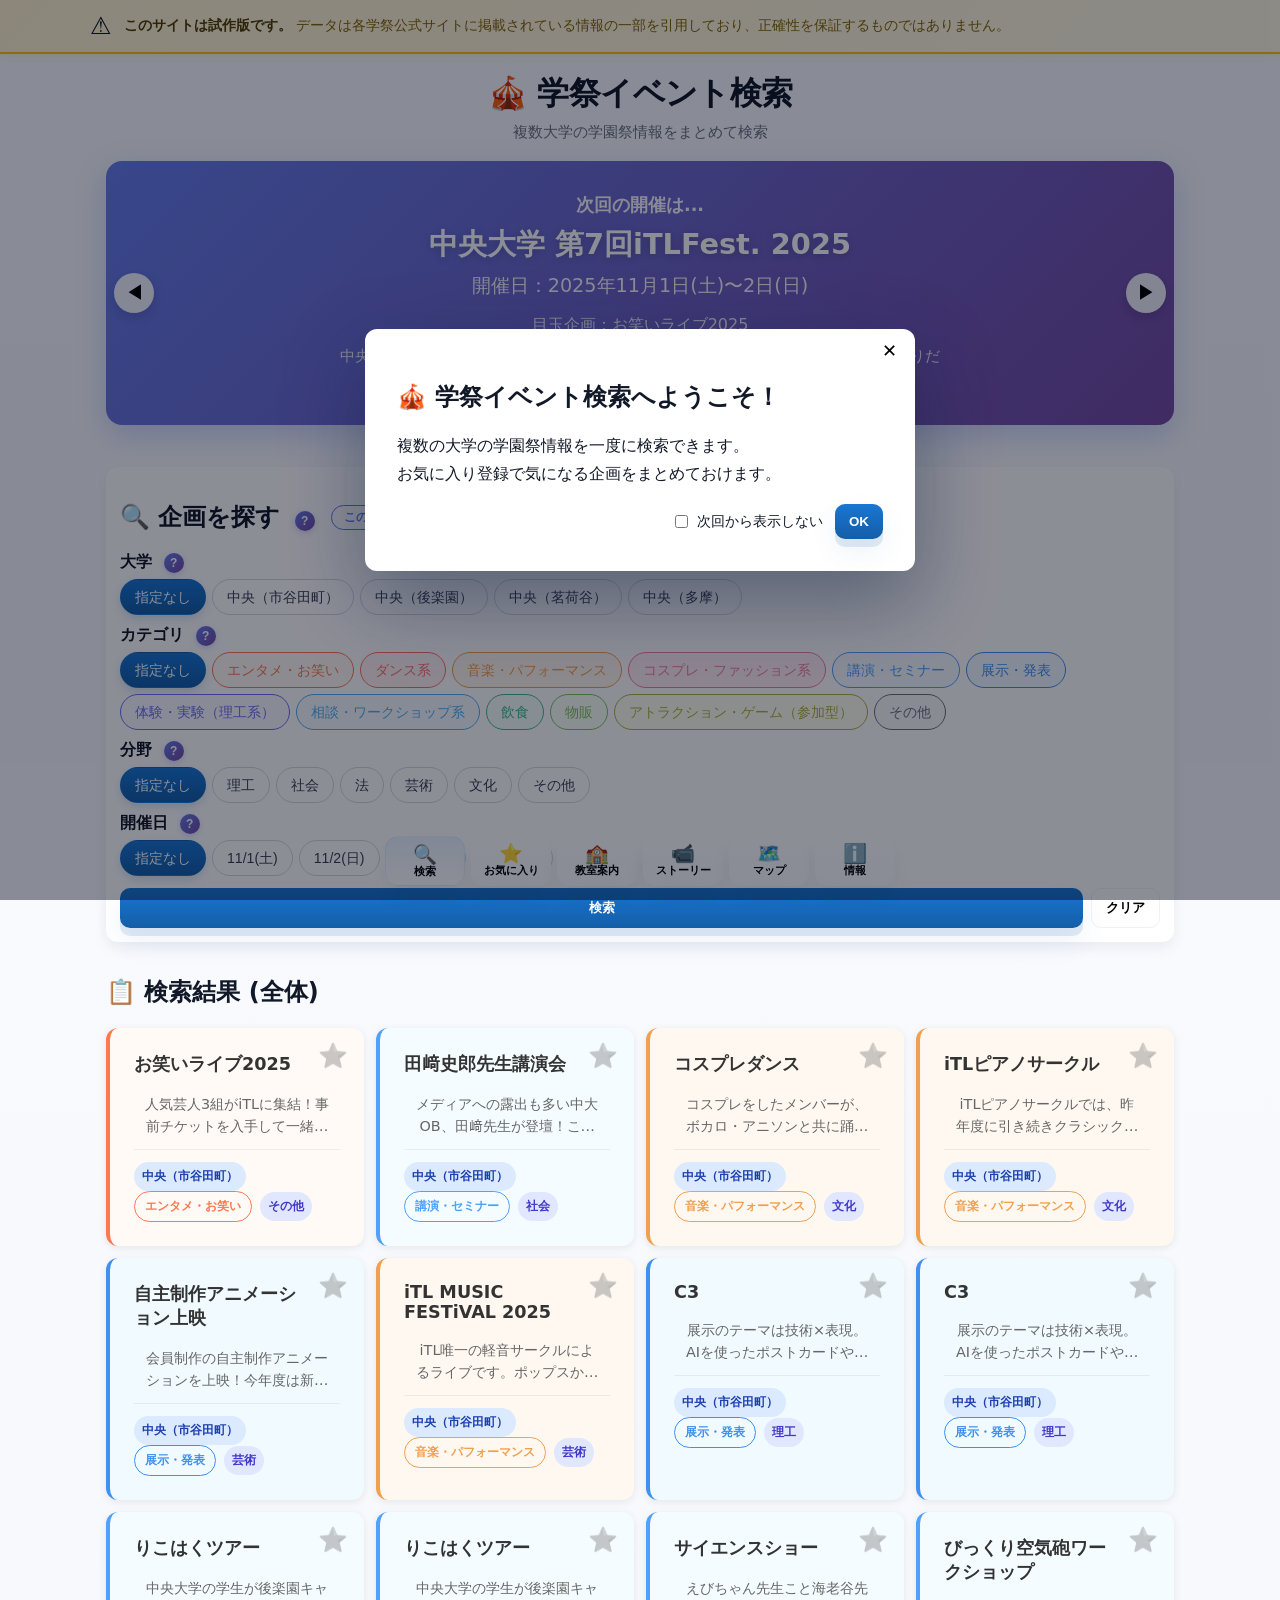
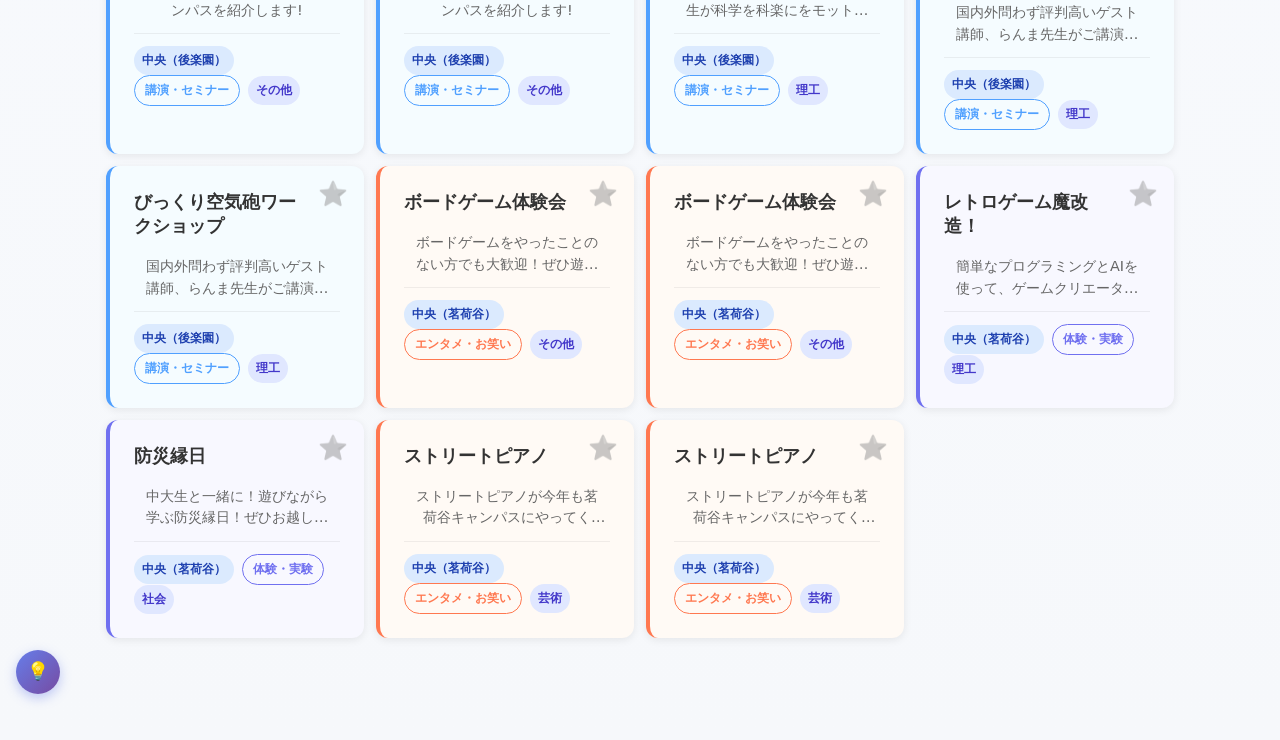
==== commit abfa2165: "Update index.html" ====
--- a/index.html
+++ b/index.html
@@ -257,18 +257,17 @@
   <!-- 機能提案ボタン（左下固定） -->
   <button class="feedback-float-btn" id="feedbackFloatBtn">💡</button>
 
-  <!-- 提案モーダル -->
+  <!-- AIチャット提案モーダル -->
   <div id="feedbackFloatModal" class="modal hidden">
-    <div class="modal-content" style="max-width:480px;">
+    <div class="modal-content" style="max-width:480px;display:flex;flex-direction:column;height:70vh;">
       <button class="modal-close" id="feedbackFloatClose">✕</button>
-      <h3 style="margin:0 0 8px;color:#667eea;">💡 機能の提案・廃止</h3>
-      <p style="color:#6b7280;font-size:0.9rem;margin:0 0 16px;">ご意見・ご要望はSNSまたはLINEからお気軽にどうぞ！</p>
-      <div style="display:flex;flex-direction:column;gap:8px;">
-        <a href="https://x.com/Festival_iTL" target="_blank" rel="noopener" class="feedback-link">𝕏 X (Twitter) @Festival_iTL</a>
-        <a href="https://instagram.com/ITLFEST_2025" target="_blank" rel="noopener" class="feedback-link">📷 Instagram @ITLFEST_2026</a>
-        <a href="https://lin.ee/rrxrnLv" target="_blank" rel="noopener" class="feedback-link">💬 公式LINE @513fripz</a>
-      </div>
-      <div class="modal-actions"><button class="btn primary-3d" id="feedbackFloatOk">閉じる</button></div>
+      <h3 style="margin:0 0 4px;color:#667eea;">💡 機能の提案・廃止</h3>
+      <p style="color:#6b7280;font-size:0.82rem;margin:0 0 12px;">匿名で送信されます。AIが内容を整理して開発チームに届けます。</p>
+      <div id="feedbackChatLog" style="flex:1;overflow-y:auto;display:flex;flex-direction:column;gap:10px;padding:4px 0;margin-bottom:12px;min-height:0;"></div>
+      <div style="display:flex;gap:8px;">
+        <input id="feedbackInput" type="text" placeholder="提案・廃止したい機能を入力..." style="flex:1;padding:10px 12px;border-radius:10px;border:1.5px solid #d0d7e1;font-size:0.9rem;outline:none;">
+        <button id="feedbackSendBtn" class="btn primary-3d" style="white-space:nowrap;">送信</button>
+      </div>
     </div>
   </div>
 
@@ -278,6 +277,7 @@
   <!-- スライドアップメニュー -->
   <div class="hamburger-menu" id="hamburger-menu">
     <div class="hamburger-menu-inner">
+      <!-- 上段4つ -->
       <button class="nav-btn active" data-view="search">
         <span class="nav-icon">🔍</span>
         <span class="nav-label">検索</span>
@@ -290,6 +290,13 @@
         <span class="nav-icon">🏫</span>
         <span class="nav-label">教室案内</span>
       </button>
+      <button class="nav-btn" data-view="info">
+        <span class="nav-icon">ℹ️</span>
+        <span class="nav-label">情報</span>
+      </button>
+    </div>
+    <div class="hamburger-menu-inner hamburger-menu-bottom">
+      <!-- 下段2つ -->
       <button class="nav-btn" data-view="story">
         <span class="nav-icon">📹</span>
         <span class="nav-label">ストーリー</span>
@@ -298,10 +305,14 @@
         <span class="nav-icon">🗺️</span>
         <span class="nav-label">マップ</span>
       </button>
-      <button class="nav-btn" data-view="info">
-        <span class="nav-icon">ℹ️</span>
-        <span class="nav-label">情報</span>
-      </button>
+      <div class="nav-coming-soon">
+        <span class="nav-icon">✨</span>
+        <span class="nav-label">coming soon...</span>
+      </div>
+      <div class="nav-coming-soon">
+        <span class="nav-icon">✨</span>
+        <span class="nav-label">coming soon...</span>
+      </div>
     </div>
   </div>
 
--- a/styles.css
+++ b/styles.css
@@ -1,5 +1,110 @@
-/* ダークモード無効化 */
+/* ダークモード変数 */
 :root { color-scheme: only light; }
+[data-theme="dark"]{
+  --bg:#0f172a;--card:#1e293b;--muted:#94a3b8;
+  color-scheme: dark;
+}
+[data-theme="dark"] body{background:#0f172a;color:#e2e8f0;}
+[data-theme="dark"] .card{background:#1e293b;box-shadow:0 6px 14px rgba(0,0,0,0.3);}
+/* タイル企画名・本文 */
+[data-theme="dark"] .result-card{background:#1e293b;color:#e2e8f0;}
+[data-theme="dark"] .result-card h4{color:#f1f5f9;}
+[data-theme="dark"] .result-card .muted{color:#94a3b8;}
+[data-theme="dark"] .result-card .card-meta{color:#94a3b8;border-top-color:#334155;}
+[data-theme="dark"] .university-tag{background:#1e3a5f;color:#93c5fd;}
+[data-theme="dark"] .field-tag{background:#312e81;color:#a5b4fc;}
+/* モーダル */
+[data-theme="dark"] .modal-content{background:#1e293b;color:#e2e8f0;}
+[data-theme="dark"] .modal-content p,[data-theme="dark"] #descText{color:#cbd5e1;}
+[data-theme="dark"] #descTitle{color:#93c5fd;}
+[data-theme="dark"] .modal-close{color:#94a3b8;}
+/* お気に入りテーブル */
+[data-theme="dark"] .fav-table thead tr{background:#273449;}
+[data-theme="dark"] .fav-table th{color:#cbd5e1;border-color:#334155;}
+[data-theme="dark"] .fav-table tbody tr:hover{background:#273449;}
+[data-theme="dark"] .fav-table-link{color:#93c5fd;}
+[data-theme="dark"] .fav-table-date,[data-theme="dark"] .fav-table-time,[data-theme="dark"] .fav-table-uni{color:#94a3b8;}
+/* 情報ページ */
+[data-theme="dark"] .contact-info{background:#273449;border-color:#334155;}
+[data-theme="dark"] .link-card{background:#273449;border-color:#334155;}
+[data-theme="dark"] .link-card-title{color:#f1f5f9;}
+[data-theme="dark"] .link-card-campus{color:#94a3b8;}
+[data-theme="dark"] .link-card-festival{color:#cbd5e1;}
+[data-theme="dark"] .link-card-url{color:#93c5fd;}
+[data-theme="dark"] .sns-link{color:#93c5fd;}
+[data-theme="dark"] .contact-item{background:#1e293b;}
+[data-theme="dark"] .contact-label{color:#cbd5e1;}
+[data-theme="dark"] .contact-value,[data-theme="dark"] .contact-link{color:#93c5fd;}
+[data-theme="dark"] .info-section h3{color:#93c5fd;}
+/* 試作バナー */
+[data-theme="dark"] .notice-banner{background:linear-gradient(135deg,#2d2a1a,#1e1b0a);border-color:#b45309;}
+[data-theme="dark"] .notice-text{color:#fcd34d;}
+[data-theme="dark"] .notice-text strong{color:#fde68a;}
+[data-theme="dark"] .notice-icon{filter:none;}
+/* Chips */
+[data-theme="dark"] .chip-btn{background:#1e293b;border-color:#334155;color:#cbd5e1;}
+[data-theme="dark"] .chip-btn:hover{background:#273449;border-color:#667eea;color:#93c5fd;}
+/* その他 */
+[data-theme="dark"] .campus-info-item{background:#273449;}
+[data-theme="dark"] .changelog-item{color:#cbd5e1;}
+[data-theme="dark"] .changelog-version-date{color:#94a3b8;}
+[data-theme="dark"] .changelog-entry{border-bottom-color:#334155;}
+[data-theme="dark"] .share-cancel,[data-theme="dark"] .share-option{background:#273449;border-color:#334155;color:#e2e8f0;}
+[data-theme="dark"] select.options{background:#1e293b;border-color:#334155;color:#e2e8f0;}
+[data-theme="dark"] .btn{background:#1e293b;color:#e2e8f0;}
+[data-theme="dark"] .btn.ghost{background:transparent;color:#94a3b8;}
+[data-theme="dark"] .hamburger-menu{background:#1e293b;}
+[data-theme="dark"] .hamburger-menu .nav-btn{background:#273449;color:#e2e8f0;}
+[data-theme="dark"] .hamburger-menu .nav-btn .nav-label{color:#cbd5e1;}
+[data-theme="dark"] .nav-btn{background:linear-gradient(180deg,#1e293b,#273449);color:#e2e8f0;}
+[data-theme="dark"] .nav-btn .nav-label{color:#94a3b8;}
+[data-theme="dark"] .nav-btn.active{background:linear-gradient(180deg,#1e3a5f,#1e293b);}
+[data-theme="dark"] .filter-title{color:#e2e8f0;}
+[data-theme="dark"] .site-header h1,[data-theme="dark"] h2,[data-theme="dark"] h3{color:#e2e8f0;}
+[data-theme="dark"] .subtitle{color:#94a3b8;}
+[data-theme="dark"] .room-result-card{background:#273449;border-color:#334155;}
+[data-theme="dark"] .room-result-title{color:#93c5fd;}
+[data-theme="dark"] .room-result-desc{color:#cbd5e1;}
+[data-theme="dark"] .room-map-placeholder{background:#1e293b;color:#94a3b8;}
+[data-theme="dark"] .room-guide-fixed{background:#1e3a5f;color:#93c5fd;}
+[data-theme="dark"] .campus-info-label{color:#94a3b8;}
+[data-theme="dark"] .history-item{background:#273449;border-color:#334155;}
+[data-theme="dark"] .page-help-btn{border-color:#667eea;color:#93c5fd;}
+[data-theme="dark"] .campus-info-btn{border-color:#667eea;color:#93c5fd;}
+[data-theme="dark"] .filter-status{color:#94a3b8;}
+
+/* ダークモードトグルスイッチ */
+.darkmode-toggle-row{display:flex;align-items:center;gap:12px;padding:8px 0;}
+.darkmode-label{font-weight:600;font-size:0.95rem;}
+.darkmode-toggle{width:48px;height:26px;border-radius:999px;background:#d1d5db;border:none;cursor:pointer;position:relative;transition:background .2s;padding:0;flex-shrink:0;}
+.darkmode-toggle.on{background:linear-gradient(135deg,#667eea,#764ba2);}
+.darkmode-thumb{position:absolute;top:3px;left:3px;width:20px;height:20px;border-radius:50%;background:#fff;transition:transform .2s;display:block;}
+.darkmode-toggle.on .darkmode-thumb{transform:translateX(22px);}
+
+/* 提案フロートボタン（左下・スマホ時はハンバーガーと被らない位置） */
+.feedback-float-btn{
+  position:fixed;
+  bottom:calc(env(safe-area-inset-bottom)+16px);
+  left:16px;
+  z-index:99;
+  width:44px;height:44px;
+  border-radius:50%;
+  background:linear-gradient(135deg,#667eea,#764ba2);
+  color:#fff;border:none;font-size:1.1rem;
+  cursor:pointer;
+  box-shadow:0 4px 12px rgba(102,126,234,0.4);
+  display:flex;align-items:center;justify-content:center;
+  transition:transform .15s;
+}
+.feedback-float-btn:hover{transform:scale(1.1);}
+
+/* フィードバックモーダル内リンク */
+.feedback-link{display:flex;align-items:center;gap:10px;padding:12px 16px;border-radius:10px;background:#f9fafb;border:1.5px solid #e5e7eb;text-decoration:none;color:#374151;font-weight:600;font-size:0.9rem;margin-bottom:8px;transition:all .15s;}
+.feedback-link:hover{border-color:#667eea;color:#667eea;}
+[data-theme="dark"] .feedback-link{background:#273449;border-color:#334155;color:#e2e8f0;}
+
+/* モーダルスクロール: 背面スクロールを防ぐ */
+body.modal-open{overflow:hidden;}
 
 :root{--bg:#f6f8fb;--card:#ffffff;--accent:#1976d2;--accent-dark:#145ea8;--muted:#6b7280;--radius:12px;--shadow-1:0 6px 14px rgba(16,24,40,0.06);}
 *{box-sizing:border-box;}
@@ -149,10 +254,14 @@
   pointer-events:none;
 }
 .hamburger-menu.open{transform:translateY(0);pointer-events:auto;}
-.hamburger-menu-inner{display:grid;grid-template-columns:repeat(3,1fr);gap:8px;}
+.hamburger-menu-inner{display:grid;grid-template-columns:repeat(4,1fr);gap:8px;margin-bottom:8px;}
+.hamburger-menu-bottom{grid-template-columns:repeat(4,1fr);margin-bottom:0;}
 .hamburger-menu .nav-btn{max-width:none;padding:12px 8px;border-radius:12px;background:linear-gradient(180deg,#f9fbff,#fff);box-shadow:0 2px 8px rgba(9,30,66,0.06);}
-.hamburger-menu .nav-btn .nav-icon{font-size:1.4rem;}
-.hamburger-menu .nav-btn .nav-label{font-size:0.72rem;}
+.hamburger-menu .nav-btn .nav-icon{font-size:1.3rem;}
+.hamburger-menu .nav-btn .nav-label{font-size:0.68rem;}
+.nav-coming-soon{display:flex;flex-direction:column;align-items:center;gap:2px;padding:12px 8px;border-radius:12px;background:rgba(0,0,0,0.03);border:1.5px dashed #d1d5db;opacity:0.5;}
+.nav-coming-soon .nav-icon{font-size:1.1rem;line-height:1;}
+.nav-coming-soon .nav-label{font-size:0.6rem;color:#9ca3af;white-space:nowrap;}
 
 /* スマホ: ハンバーガー表示、ボトムナビ非表示 */
 @media(max-width:600px){
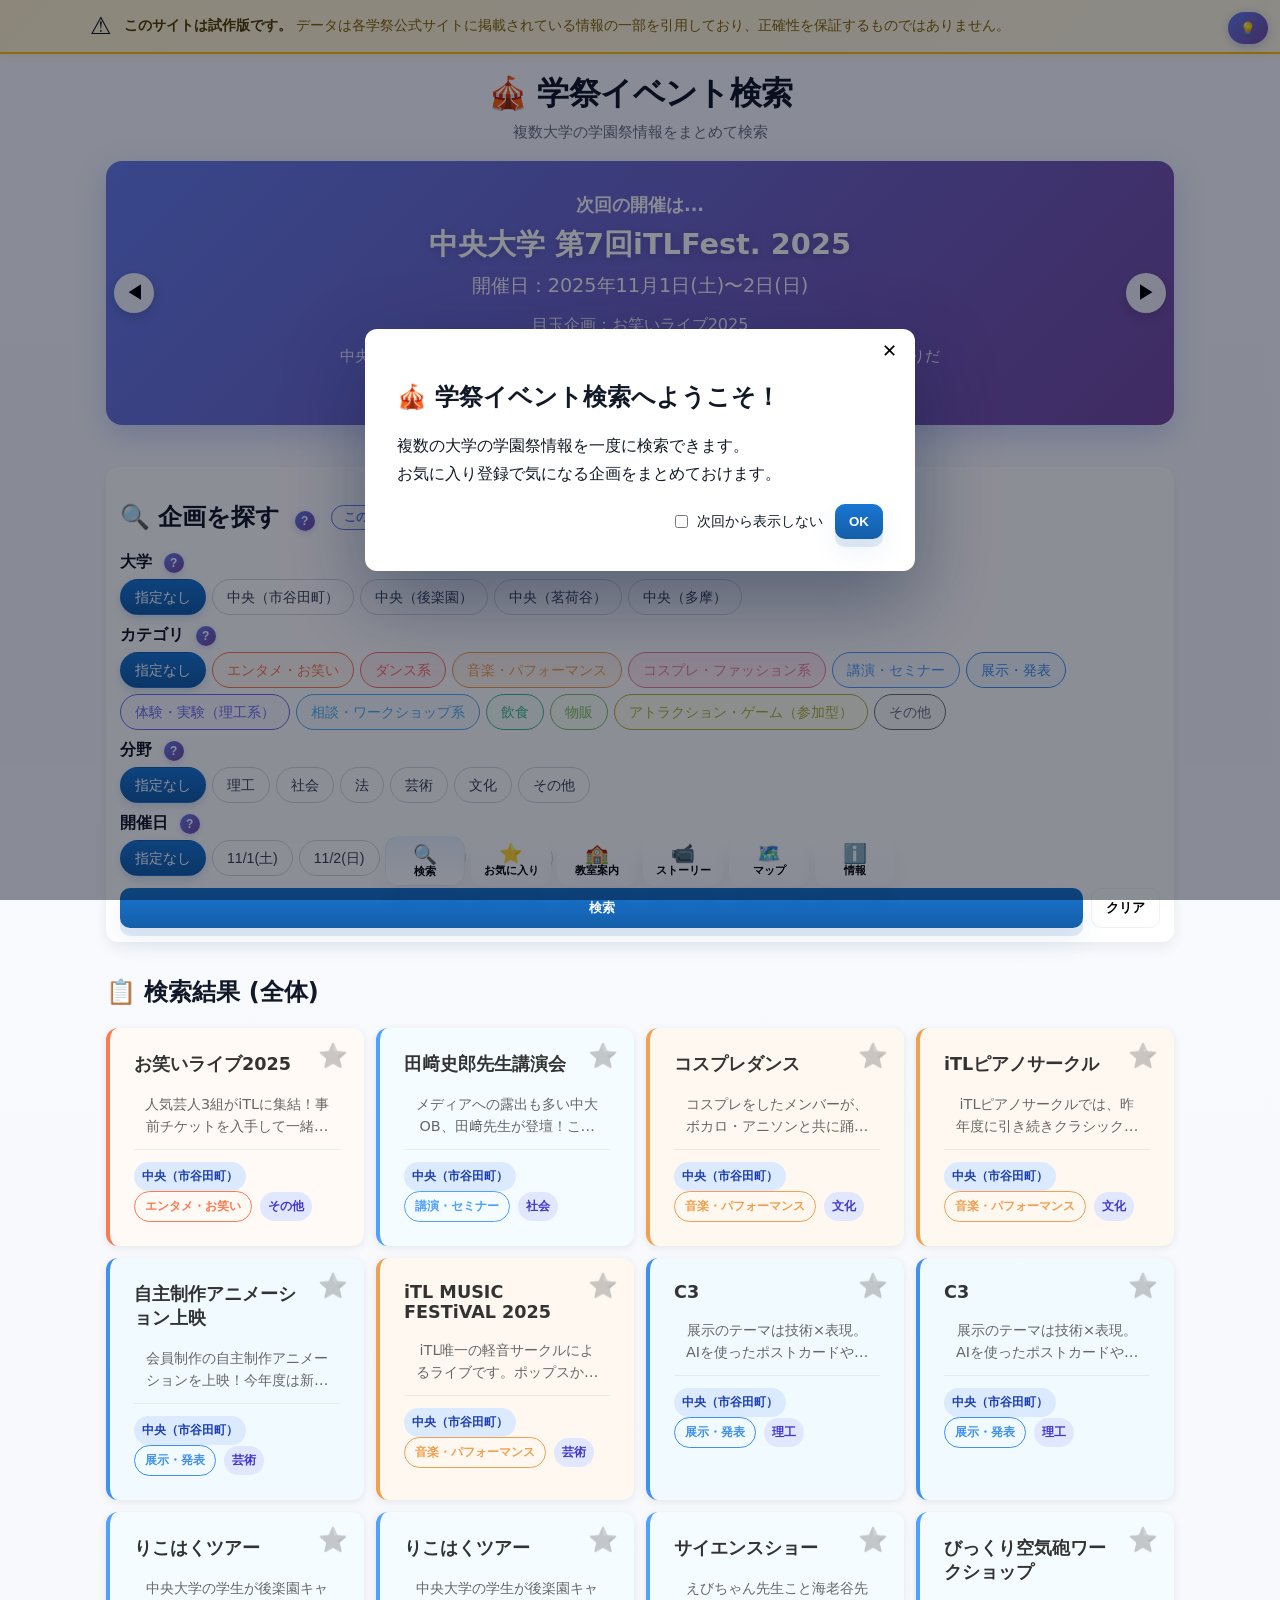
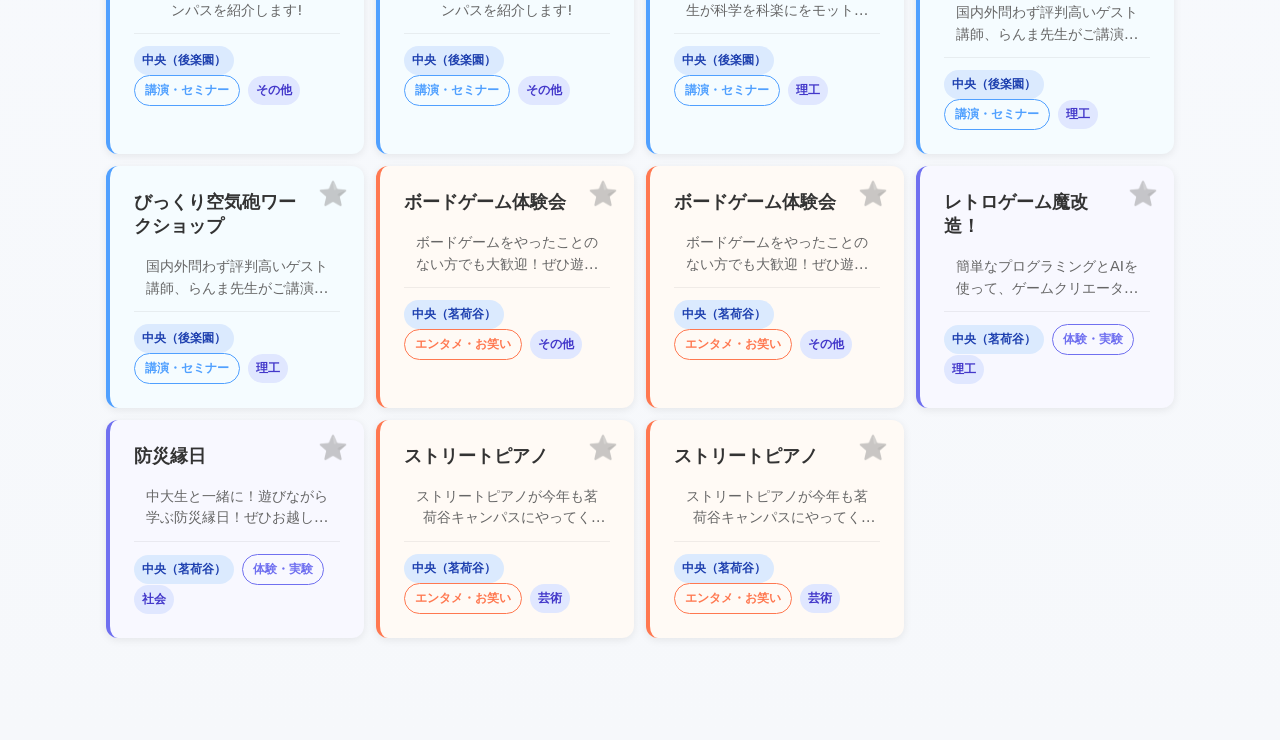
==== commit 8f47b79b: "Update index.html" ====
--- a/index.html
+++ b/index.html
@@ -162,6 +162,21 @@
 
     <section id="map-area" class="card hidden">
       <h2>🗺️ キャンパスマップ <button class="page-help-btn" data-page="map" aria-label="このページについて">このページについて</button></h2>
+      <!-- ご来場の際のご案内 -->
+      <div class="visitor-guide-section">
+        <h3>🧭 ご来場の際のご案内</h3>
+        <div class="visitor-guide-list">
+          <a href="#" id="accessibilityGuideLink" class="visitor-guide-item" target="_blank" rel="noopener">
+            <span class="visitor-guide-icon">♿</span>
+            <div>
+              <div class="visitor-guide-title">車いすスペース・優先席のご案内</div>
+              <div class="visitor-guide-desc">バリアフリー設備・優先席の場所をご確認いただけます</div>
+            </div>
+            <span class="visitor-guide-arrow">›</span>
+          </a>
+        </div>
+      </div>
+      <hr style="margin:1.5rem 0;">
       <div style="text-align:center;padding:60px 20px;background:#f9fafb;border-radius:8px;color:#6b7280;">
         <p style="font-size:1.2em;margin-bottom:8px;">🗺️</p>
         <p>マップ機能は準備中です</p>
--- a/styles.css
+++ b/styles.css
@@ -8,7 +8,7 @@
 [data-theme="dark"] .card{background:#1e293b;box-shadow:0 6px 14px rgba(0,0,0,0.3);}
 /* タイル企画名・本文 */
 [data-theme="dark"] .result-card{background:#1e293b;color:#e2e8f0;}
-[data-theme="dark"] .result-card h4{color:#f1f5f9;}
+[data-theme="dark"] .result-card h4{color:#f1f5f9 !important;}
 [data-theme="dark"] .result-card .muted{color:#94a3b8;}
 [data-theme="dark"] .result-card .card-meta{color:#94a3b8;border-top-color:#334155;}
 [data-theme="dark"] .university-tag{background:#1e3a5f;color:#93c5fd;}
@@ -81,22 +81,28 @@
 .darkmode-thumb{position:absolute;top:3px;left:3px;width:20px;height:20px;border-radius:50%;background:#fff;transition:transform .2s;display:block;}
 .darkmode-toggle.on .darkmode-thumb{transform:translateX(22px);}
 
-/* 提案フロートボタン（左下・スマホ時はハンバーガーと被らない位置） */
+/* 提案フロートボタン（右上固定） */
 .feedback-float-btn{
   position:fixed;
-  bottom:calc(env(safe-area-inset-bottom)+16px);
-  left:16px;
-  z-index:99;
-  width:44px;height:44px;
-  border-radius:50%;
+  top:12px;
+  right:12px;
+  z-index:150;
+  height:32px;
+  border-radius:999px;
+  padding:0 12px;
   background:linear-gradient(135deg,#667eea,#764ba2);
-  color:#fff;border:none;font-size:1.1rem;
+  color:#fff;border:none;font-size:0.78rem;font-weight:700;
   cursor:pointer;
-  box-shadow:0 4px 12px rgba(102,126,234,0.4);
-  display:flex;align-items:center;justify-content:center;
+  box-shadow:0 2px 10px rgba(102,126,234,0.4);
+  display:flex;align-items:center;gap:5px;
   transition:transform .15s;
-}
-.feedback-float-btn:hover{transform:scale(1.1);}
+  white-space:nowrap;
+}
+.feedback-float-btn:hover{transform:scale(1.05);}
+/* スマホではもう少し小さく */
+@media(max-width:600px){
+  .feedback-float-btn{font-size:0.72rem;padding:0 10px;height:28px;top:10px;right:10px;}
+}
 
 /* フィードバックモーダル内リンク */
 .feedback-link{display:flex;align-items:center;gap:10px;padding:12px 16px;border-radius:10px;background:#f9fafb;border:1.5px solid #e5e7eb;text-decoration:none;color:#374151;font-weight:600;font-size:0.9rem;margin-bottom:8px;transition:all .15s;}
@@ -398,6 +404,19 @@
 .room-guide-arrow{text-align:center;font-size:1.2rem;color:var(--muted);}
 .room-guide-selects{display:flex;flex-direction:column;gap:8px;}
 
+/* ご来場の際のご案内 */
+.visitor-guide-section{margin-bottom:0;}
+.visitor-guide-section h3{margin:0 0 12px;color:#2d3748;font-size:1.1rem;border-bottom:2px solid #667eea;padding-bottom:0.5rem;}
+.visitor-guide-list{display:flex;flex-direction:column;gap:8px;}
+.visitor-guide-item{display:flex;align-items:center;gap:12px;padding:14px 16px;border-radius:12px;background:linear-gradient(135deg,#f7fafc,#edf2f7);border:1px solid rgba(102,126,234,0.15);text-decoration:none;color:#2d3748;transition:all .2s;}
+.visitor-guide-item:hover{transform:translateY(-2px);box-shadow:0 4px 12px rgba(102,126,234,0.15);border-color:rgba(102,126,234,0.3);}
+.visitor-guide-icon{font-size:1.6rem;flex-shrink:0;}
+.visitor-guide-title{font-weight:700;font-size:0.95rem;margin-bottom:2px;}
+.visitor-guide-desc{font-size:0.82rem;color:#718096;}
+.visitor-guide-arrow{font-size:1.4rem;color:#667eea;margin-left:auto;flex-shrink:0;}
+[data-theme="dark"] .visitor-guide-item{background:#273449;border-color:#334155;color:#e2e8f0;}
+[data-theme="dark"] .visitor-guide-desc{color:#94a3b8;}
+
 /* ストーリー */
 .story-grid{display:grid;gap:16px;grid-template-columns:repeat(auto-fill,minmax(280px,1fr));margin-top:8px;}
 .story-card{background:#f9fafb;border:1px solid #e5e7eb;border-radius:12px;padding:14px;display:flex;flex-direction:column;gap:8px;cursor:pointer;transition:transform 0.2s,box-shadow 0.2s;}
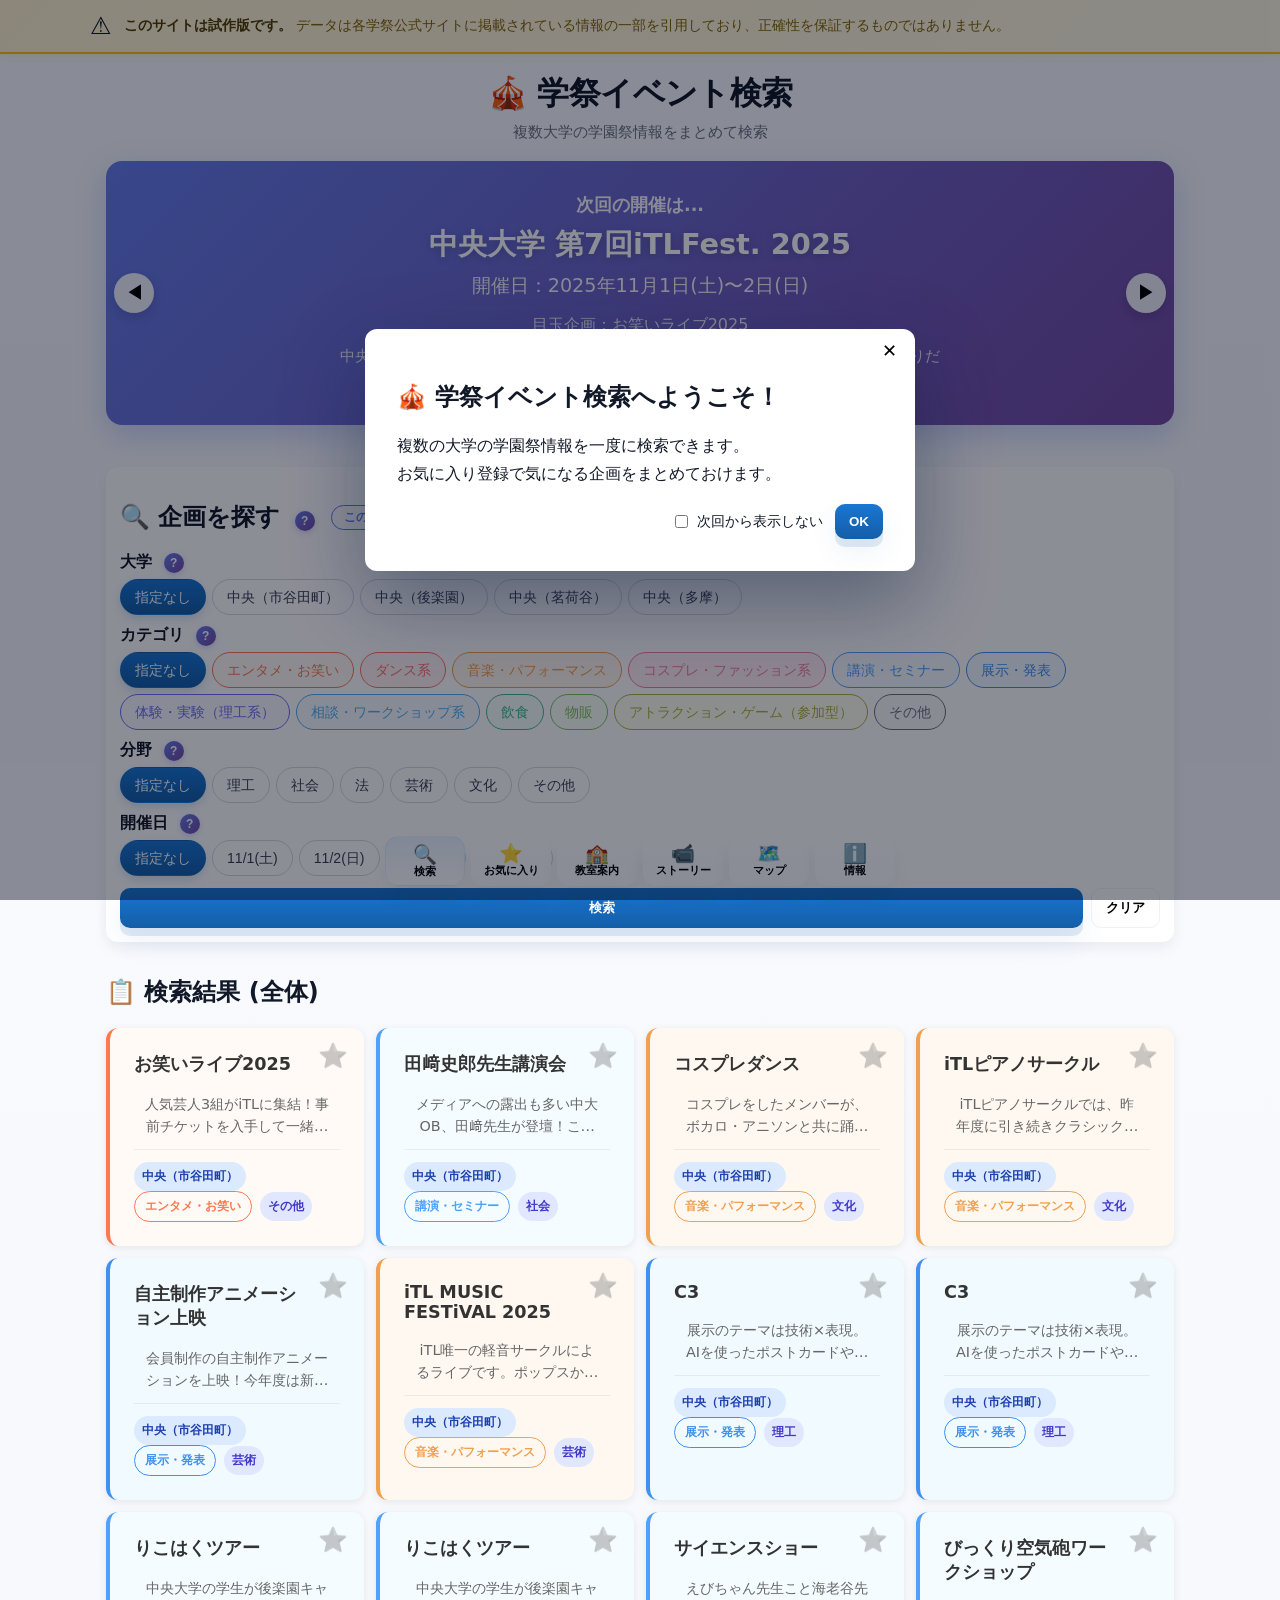
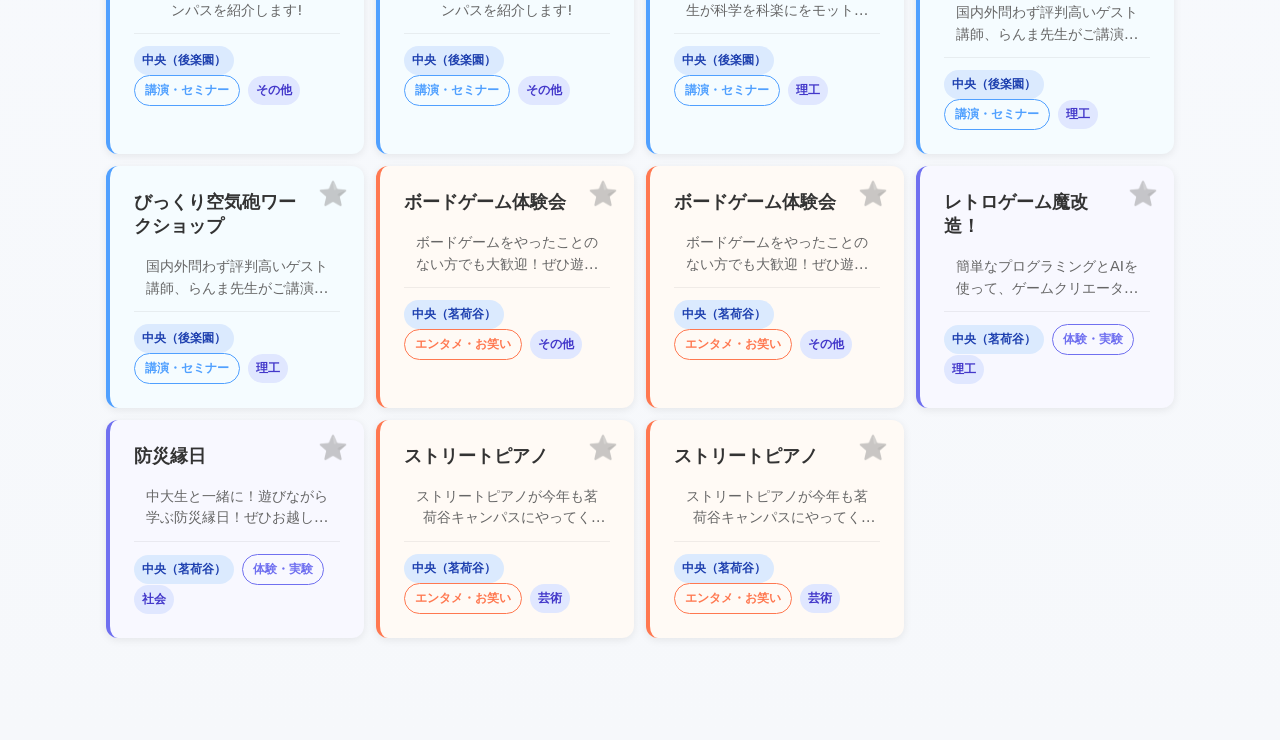
==== commit 39773e58: "Update index.html" ====
--- a/index.html
+++ b/index.html
@@ -50,36 +50,28 @@
         <label class="filter-title">大学
           <button class="info-btn" data-type="university" aria-label="大学の説明">?</button>
         </label>
-        <div class="chip-group" data-field="university">
-          <!-- JSで生成 -->
-        </div>
+        <div class="chip-group" data-field="university"></div>
       </div>
 
       <div class="filter-group">
         <label class="filter-title">カテゴリ
           <button class="info-btn" data-type="category" aria-label="カテゴリの説明">?</button>
         </label>
-        <div class="chip-group" data-field="category">
-          <!-- JSで生成 -->
-        </div>
+        <div class="chip-group" data-field="category"></div>
       </div>
 
       <div class="filter-group">
         <label class="filter-title">分野
           <button class="info-btn" data-type="field" aria-label="分野の説明">?</button>
         </label>
-        <div class="chip-group" data-field="field">
-          <!-- JSで生成 -->
-        </div>
+        <div class="chip-group" data-field="field"></div>
       </div>
 
       <div class="filter-group">
         <label class="filter-title">開催日
           <button class="info-btn" data-type="date" aria-label="開催日の説明">?</button>
         </label>
-        <div class="chip-group" data-field="date">
-          <!-- JSで生成 -->
-        </div>
+        <div class="chip-group" data-field="date"></div>
       </div>
 
       <div style="display:flex;gap:8px;margin-top:12px;">
@@ -166,7 +158,7 @@
       <div class="visitor-guide-section">
         <h3>🧭 ご来場の際のご案内</h3>
         <div class="visitor-guide-list">
-          <a href="#" id="accessibilityGuideLink" class="visitor-guide-item" target="_blank" rel="noopener">
+          <a href="https://itlfest-test.github.io/priorityarea/" id="accessibilityGuideLink" class="visitor-guide-item" target="_blank" rel="noopener">
             <span class="visitor-guide-icon">♿</span>
             <div>
               <div class="visitor-guide-title">車いすスペース・優先席のご案内</div>
@@ -269,23 +261,6 @@
     <span></span><span></span><span></span>
   </button>
 
-  <!-- 機能提案ボタン（左下固定） -->
-  <button class="feedback-float-btn" id="feedbackFloatBtn">💡</button>
-
-  <!-- AIチャット提案モーダル -->
-  <div id="feedbackFloatModal" class="modal hidden">
-    <div class="modal-content" style="max-width:480px;display:flex;flex-direction:column;height:70vh;">
-      <button class="modal-close" id="feedbackFloatClose">✕</button>
-      <h3 style="margin:0 0 4px;color:#667eea;">💡 機能の提案・廃止</h3>
-      <p style="color:#6b7280;font-size:0.82rem;margin:0 0 12px;">匿名で送信されます。AIが内容を整理して開発チームに届けます。</p>
-      <div id="feedbackChatLog" style="flex:1;overflow-y:auto;display:flex;flex-direction:column;gap:10px;padding:4px 0;margin-bottom:12px;min-height:0;"></div>
-      <div style="display:flex;gap:8px;">
-        <input id="feedbackInput" type="text" placeholder="提案・廃止したい機能を入力..." style="flex:1;padding:10px 12px;border-radius:10px;border:1.5px solid #d0d7e1;font-size:0.9rem;outline:none;">
-        <button id="feedbackSendBtn" class="btn primary-3d" style="white-space:nowrap;">送信</button>
-      </div>
-    </div>
-  </div>
-
   <!-- オーバーレイ -->
   <div class="hamburger-overlay" id="hamburger-overlay"></div>
 
@@ -311,7 +286,7 @@
       </button>
     </div>
     <div class="hamburger-menu-inner hamburger-menu-bottom">
-      <!-- 下段2つ -->
+      <!-- 下段 -->
       <button class="nav-btn" data-view="story">
         <span class="nav-icon">📹</span>
         <span class="nav-label">ストーリー</span>
--- a/styles.css
+++ b/styles.css
@@ -81,34 +81,6 @@
 .darkmode-thumb{position:absolute;top:3px;left:3px;width:20px;height:20px;border-radius:50%;background:#fff;transition:transform .2s;display:block;}
 .darkmode-toggle.on .darkmode-thumb{transform:translateX(22px);}
 
-/* 提案フロートボタン（右上固定） */
-.feedback-float-btn{
-  position:fixed;
-  top:12px;
-  right:12px;
-  z-index:150;
-  height:32px;
-  border-radius:999px;
-  padding:0 12px;
-  background:linear-gradient(135deg,#667eea,#764ba2);
-  color:#fff;border:none;font-size:0.78rem;font-weight:700;
-  cursor:pointer;
-  box-shadow:0 2px 10px rgba(102,126,234,0.4);
-  display:flex;align-items:center;gap:5px;
-  transition:transform .15s;
-  white-space:nowrap;
-}
-.feedback-float-btn:hover{transform:scale(1.05);}
-/* スマホではもう少し小さく */
-@media(max-width:600px){
-  .feedback-float-btn{font-size:0.72rem;padding:0 10px;height:28px;top:10px;right:10px;}
-}
-
-/* フィードバックモーダル内リンク */
-.feedback-link{display:flex;align-items:center;gap:10px;padding:12px 16px;border-radius:10px;background:#f9fafb;border:1.5px solid #e5e7eb;text-decoration:none;color:#374151;font-weight:600;font-size:0.9rem;margin-bottom:8px;transition:all .15s;}
-.feedback-link:hover{border-color:#667eea;color:#667eea;}
-[data-theme="dark"] .feedback-link{background:#273449;border-color:#334155;color:#e2e8f0;}
-
 /* モーダルスクロール: 背面スクロールを防ぐ */
 body.modal-open{overflow:hidden;}
 
@@ -174,10 +146,13 @@
 
 .results-grid{display:grid;gap:12px;grid-template-columns:repeat(auto-fill,minmax(220px,1fr));margin-top:12px;}
 .result-card{position:relative;background:white;border-radius:12px;padding:1.5rem;box-shadow:0 2px 8px rgba(0,0,0,0.08);cursor:pointer;transition:transform 0.2s,box-shadow 0.2s;border-left:4px solid #e5e7eb;}
+.result-card--colored{background:var(--card-cat-bg, white);}
 .result-card:hover{box-shadow:0 4px 16px rgba(0,0,0,0.12);transform:translateY(-2px);}
 .result-card h4{margin:0 2.5rem 0.5rem 0;font-size:1.1rem;color:#333;}
 .result-card .muted{color:#666;font-size:0.9rem;margin:0.5rem 0;line-height:1.5;}
 .result-card .card-meta{margin-top:1rem;padding-top:0.75rem;border-top:1px solid rgba(0,0,0,0.06);font-size:0.85rem;color:#888;line-height:2;}
+/* ダークモード時はカテゴリ背景色を無効化して暗い背景に統一 */
+[data-theme="dark"] .result-card--colored{background:#1e293b !important;}
 .fav-btn{position:absolute;top:0.75rem;right:0.75rem;background:transparent;border:none;font-size:1.5rem;cursor:pointer;padding:0.25rem;line-height:1;transition:all 0.2s ease;filter:grayscale(100%) brightness(0.7);opacity:0.5;touch-action:manipulation;}
 .fav-btn:hover{transform:scale(1.2);filter:grayscale(100%) brightness(0.9);opacity:0.8;}
 .fav-btn.active{filter:grayscale(0%) brightness(1.1);opacity:1;animation:favPulse 0.3s ease;}
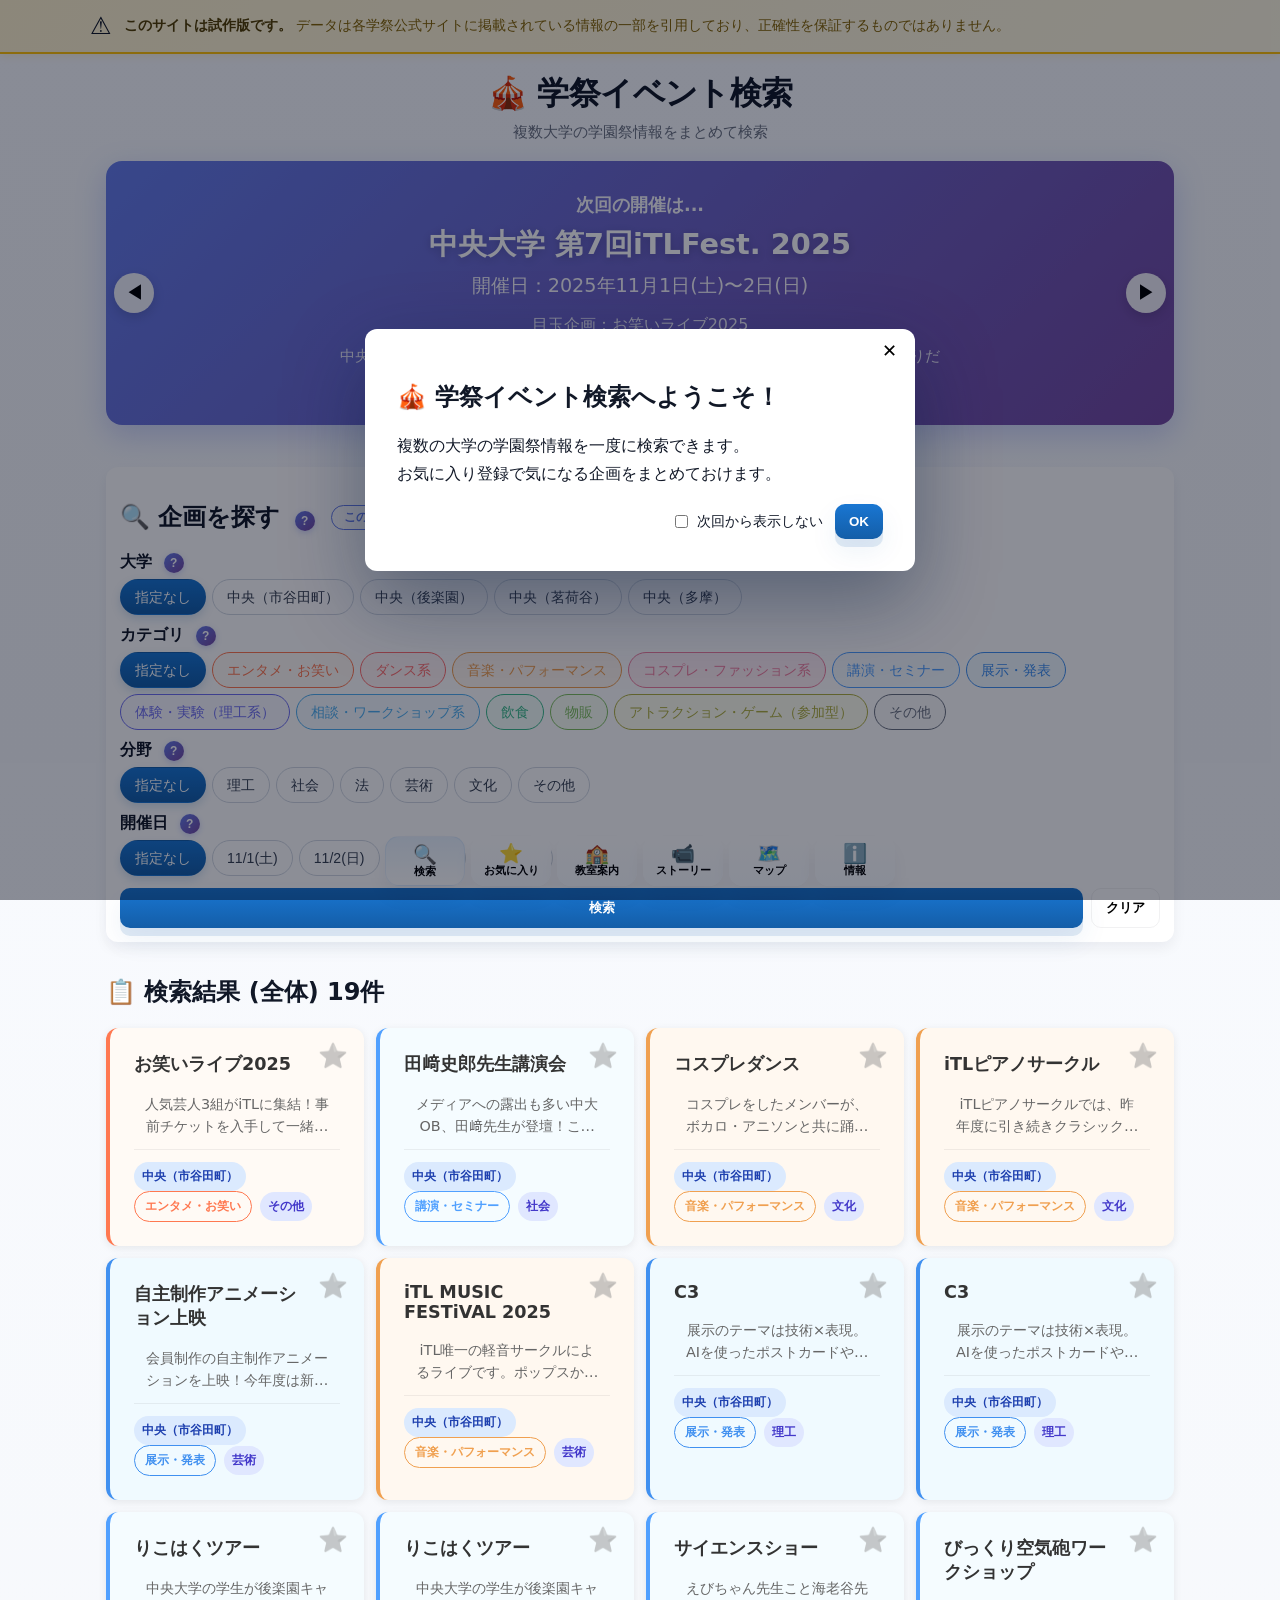
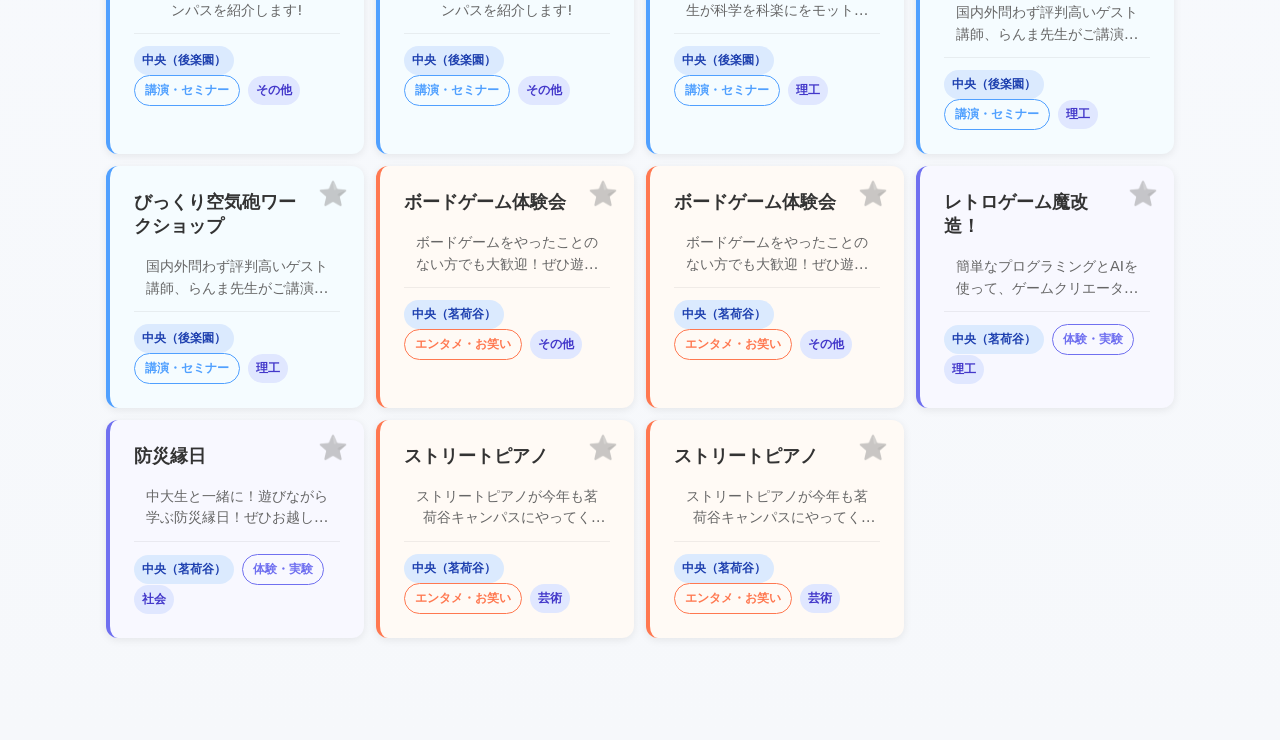
==== commit a9771d2e: "Update index.html" ====
--- a/index.html
+++ b/index.html
@@ -81,7 +81,7 @@
     </section>
 
     <section id="results-area">
-      <h2 id="results-title">📋 検索結果 <span id="filter-status" class="filter-status">(全体)</span></h2>
+      <h2 id="results-title">📋 検索結果 <span id="filter-status" class="filter-status">(全体)</span> <span id="results-count" class="results-count"></span></h2>
       <div id="results" class="results-grid"></div>
       <div id="no-results" class="muted" hidden>該当する企画が見つかりませんでした。</div>
     </section>
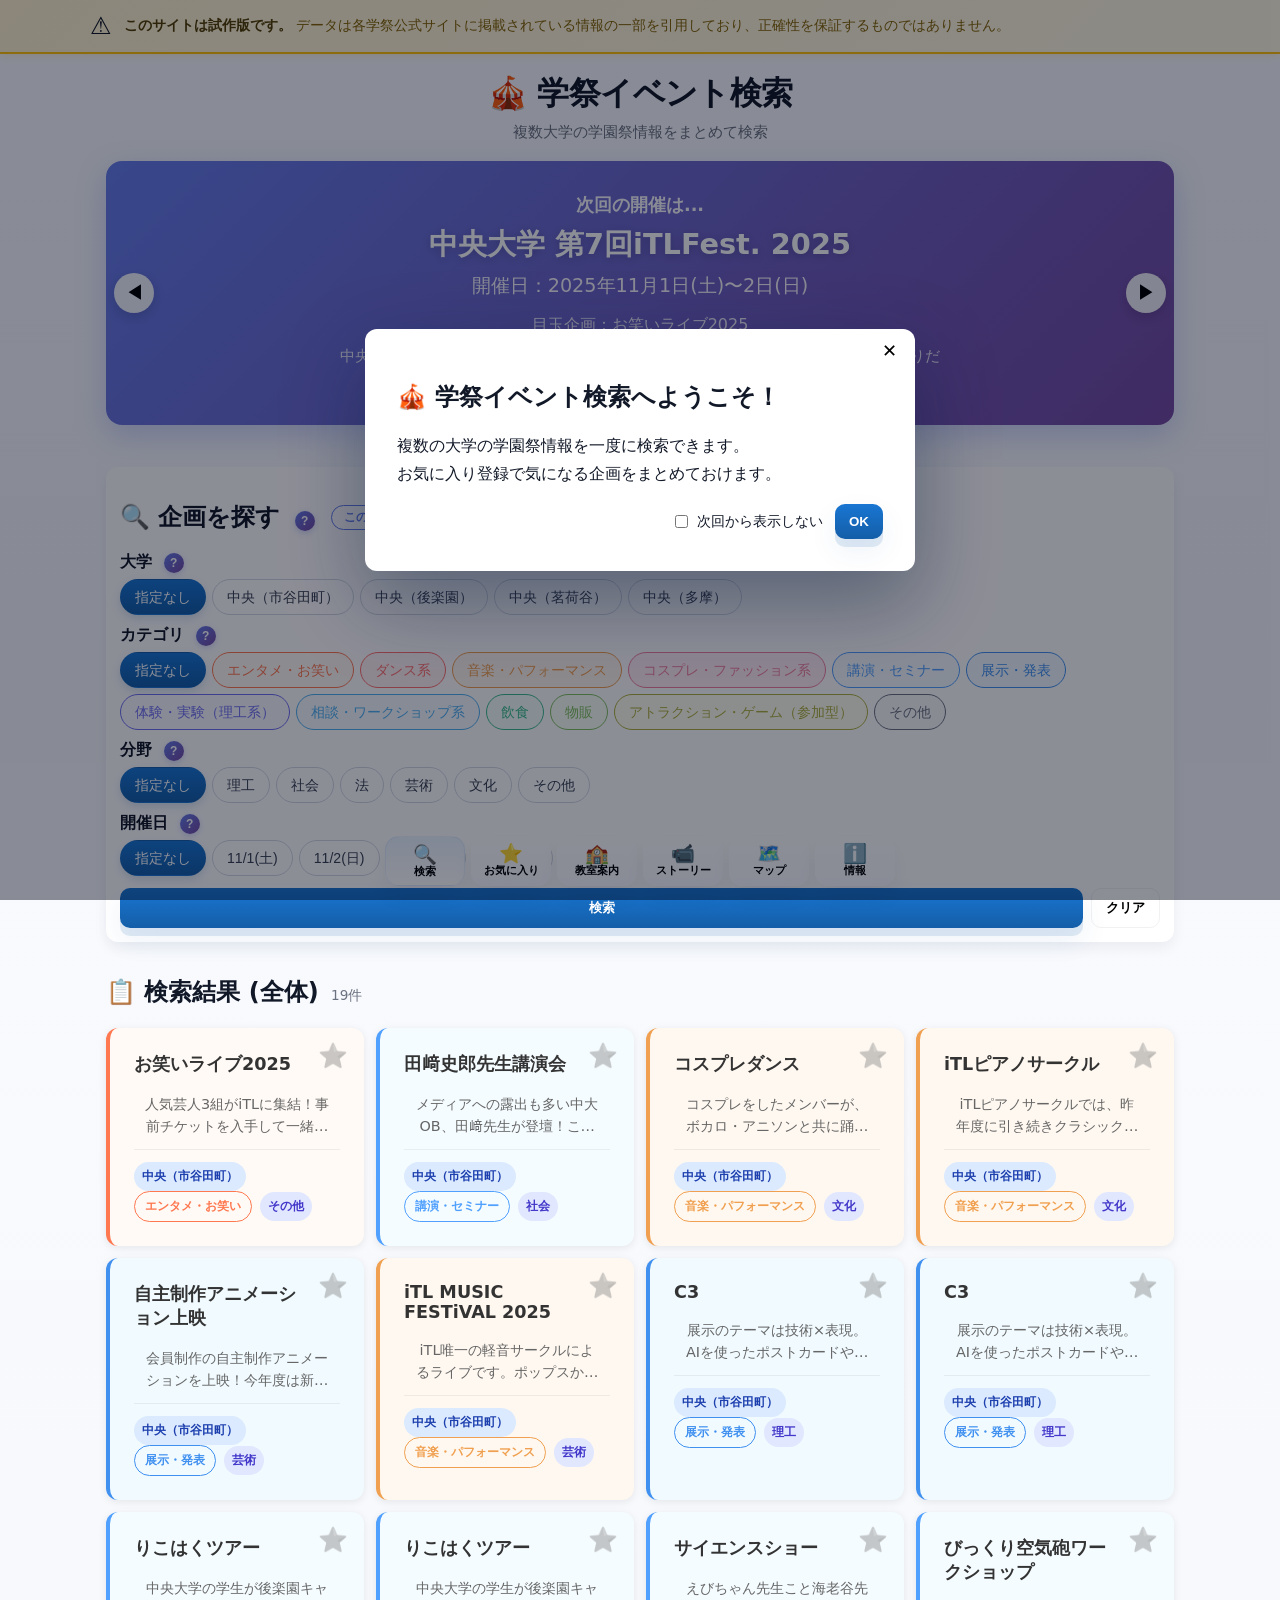
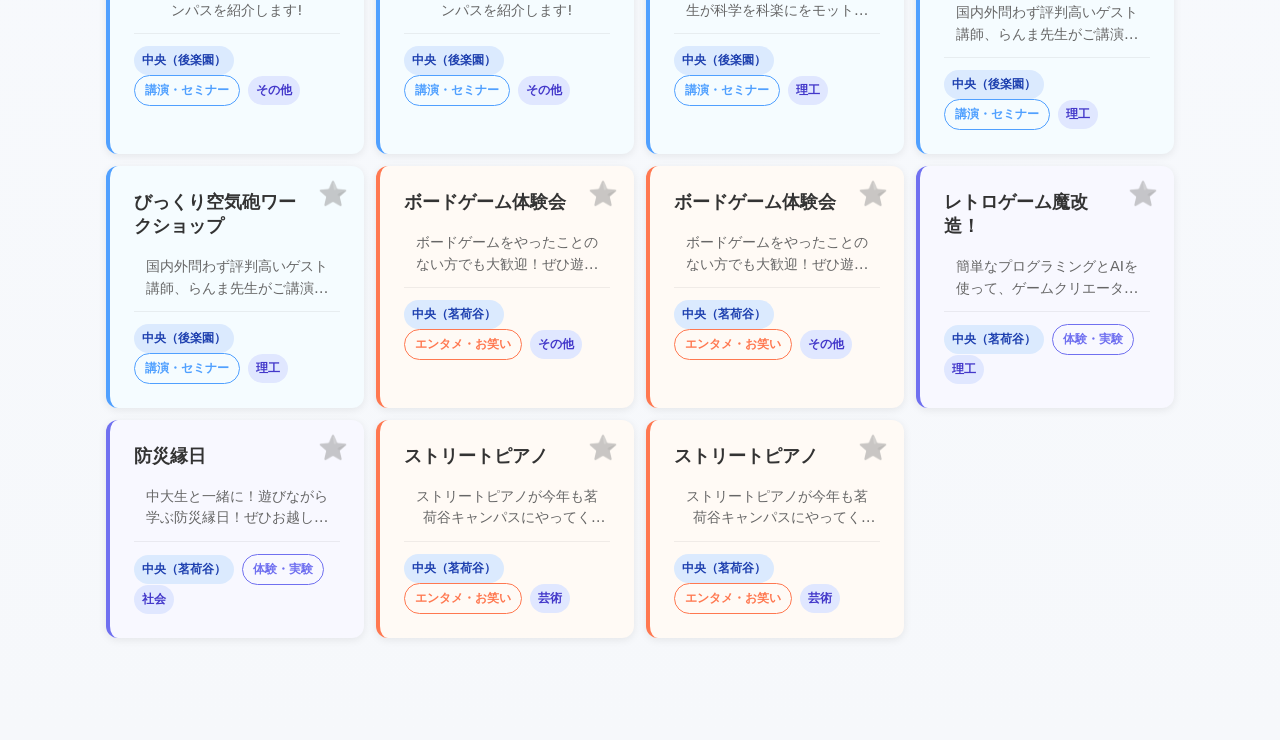
==== commit 3148733b: "Update index.html" ====
--- a/index.html
+++ b/index.html
@@ -4,6 +4,18 @@
   <meta charset="utf-8" />
   <meta name="viewport" content="width=device-width,initial-scale=1" />
   <title>学祭イベント検索</title>
+  <!-- OGP -->
+  <meta name="description" content="複数の大学の学園祭企画をまとめて検索できます。大学・カテゴリ・分野・開催日で絞り込んで、気になる企画を見つけよう！" />
+  <meta property="og:title" content="学祭イベント検索" />
+  <meta property="og:description" content="複数の大学の学園祭企画をまとめて検索できます。大学・カテゴリ・分野・開催日で絞り込んで、気になる企画を見つけよう！" />
+  <meta property="og:type" content="website" />
+  <meta property="og:url" content="https://itlfest-test.github.io/2025Ex-3/index.html" />
+  <meta property="og:site_name" content="学祭イベント検索" />
+  <meta property="og:locale" content="ja_JP" />
+  <meta name="twitter:card" content="summary" />
+  <meta name="twitter:title" content="学祭イベント検索" />
+  <meta name="twitter:description" content="複数の大学の学園祭企画をまとめて検索できます。大学・カテゴリ・分野・開催日で絞り込んで、気になる企画を見つけよう！" />
+  <meta name="twitter:site" content="@Festival_iTL" />
   <link rel="stylesheet" href="styles.css" />
 </head>
 <body>
--- a/styles.css
+++ b/styles.css
@@ -71,6 +71,7 @@
 [data-theme="dark"] .history-item{background:#273449;border-color:#334155;}
 [data-theme="dark"] .page-help-btn{border-color:#667eea;color:#93c5fd;}
 [data-theme="dark"] .campus-info-btn{border-color:#667eea;color:#93c5fd;}
+.results-count{font-size:0.85rem;color:var(--muted);font-weight:normal;margin-left:4px;}
 [data-theme="dark"] .filter-status{color:#94a3b8;}
 
 /* ダークモードトグルスイッチ */
@@ -123,15 +124,24 @@
   border-color:transparent;
   box-shadow:0 4px 10px rgba(20,94,168,0.18);
 }
+/* カテゴリChip: 非選択 */
 .chip-btn.chip-colored{
   background:var(--chip-bg,#f3f4f6);
   border-color:var(--chip-border,#d0d7e1);
   color:var(--chip-color,#374151);
 }
+/* カテゴリChip: ホバー → カテゴリ色を少し濃く */
+.chip-btn.chip-colored:hover{
+  background:var(--chip-border,#d0d7e1);
+  border-color:var(--chip-border,#d0d7e1);
+  color:#fff;
+}
+/* カテゴリChip: 選択 → ホバーと同じ色（統一） */
 .chip-btn.chip-colored.active{
   background:var(--chip-border,var(--accent));
   color:#fff;
   border-color:transparent;
+  box-shadow:0 4px 10px rgba(0,0,0,0.12);
 }
 
 /* カード内タグ */
